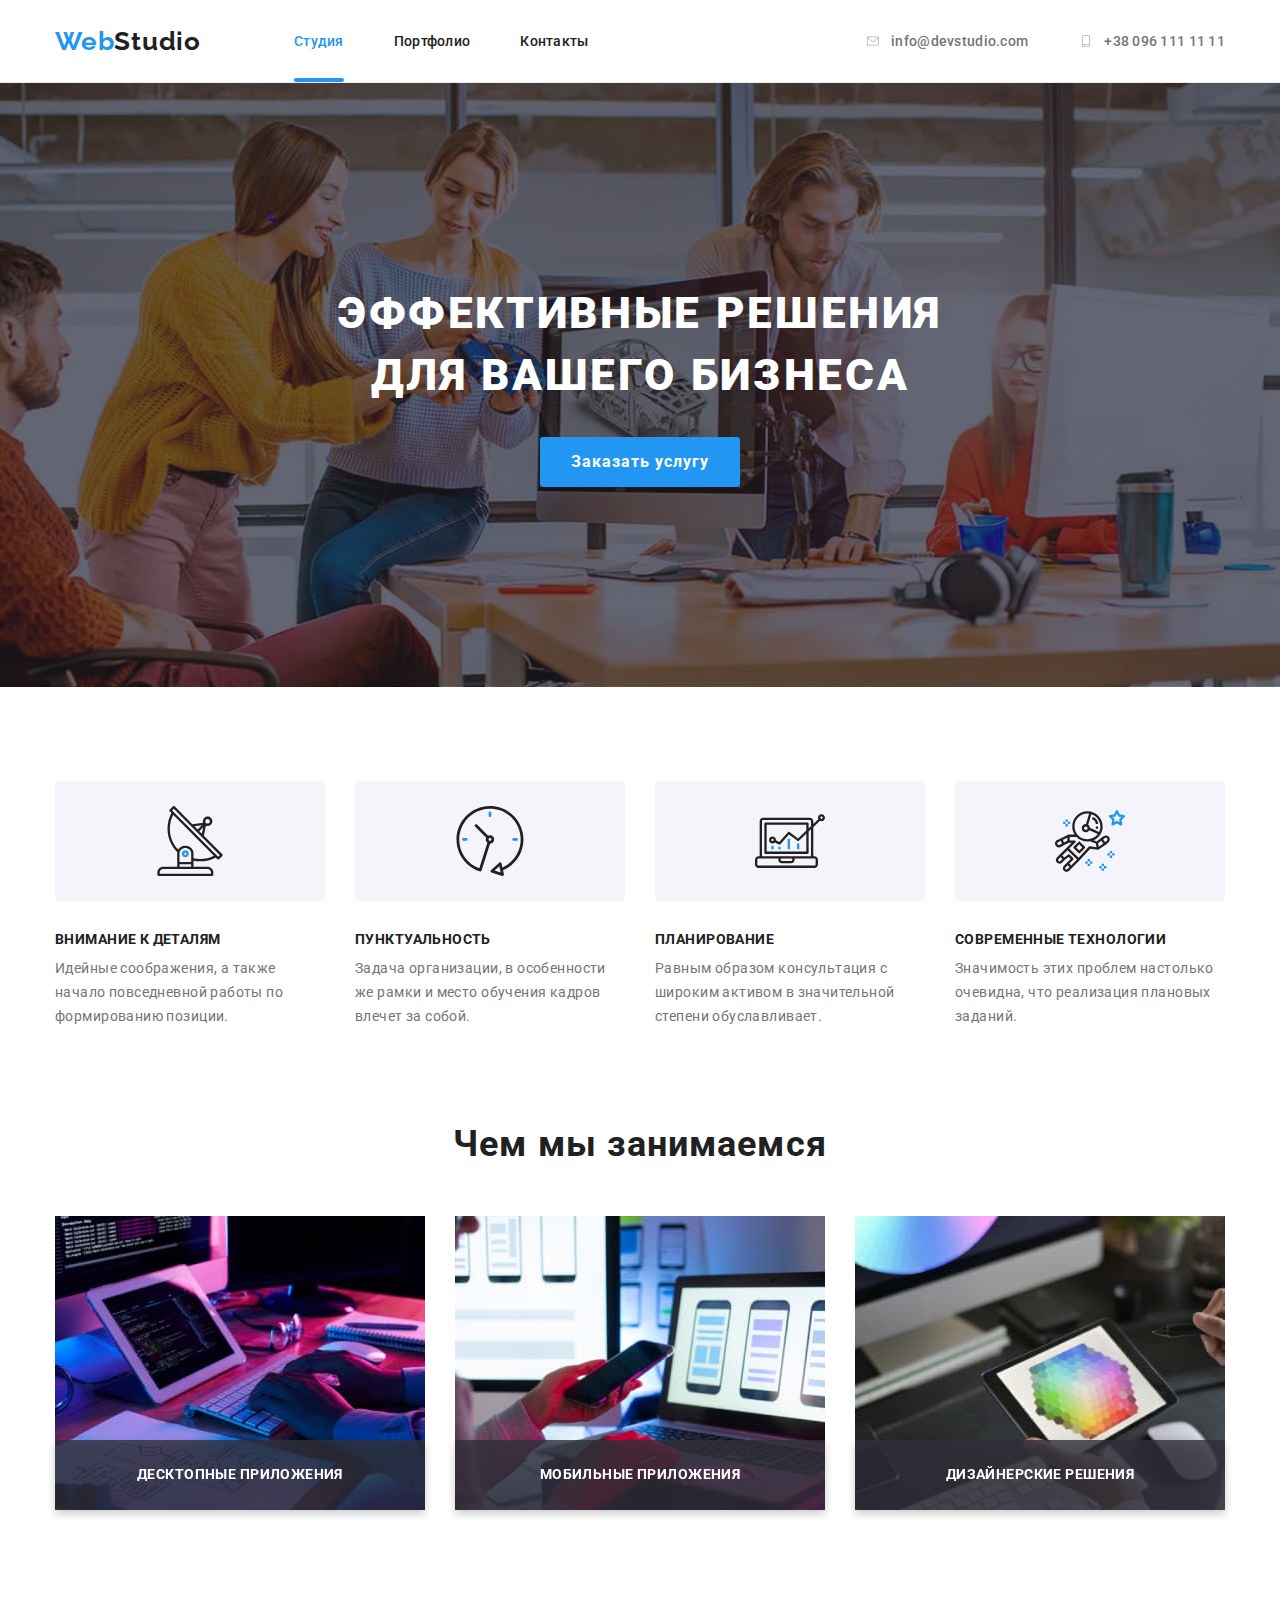
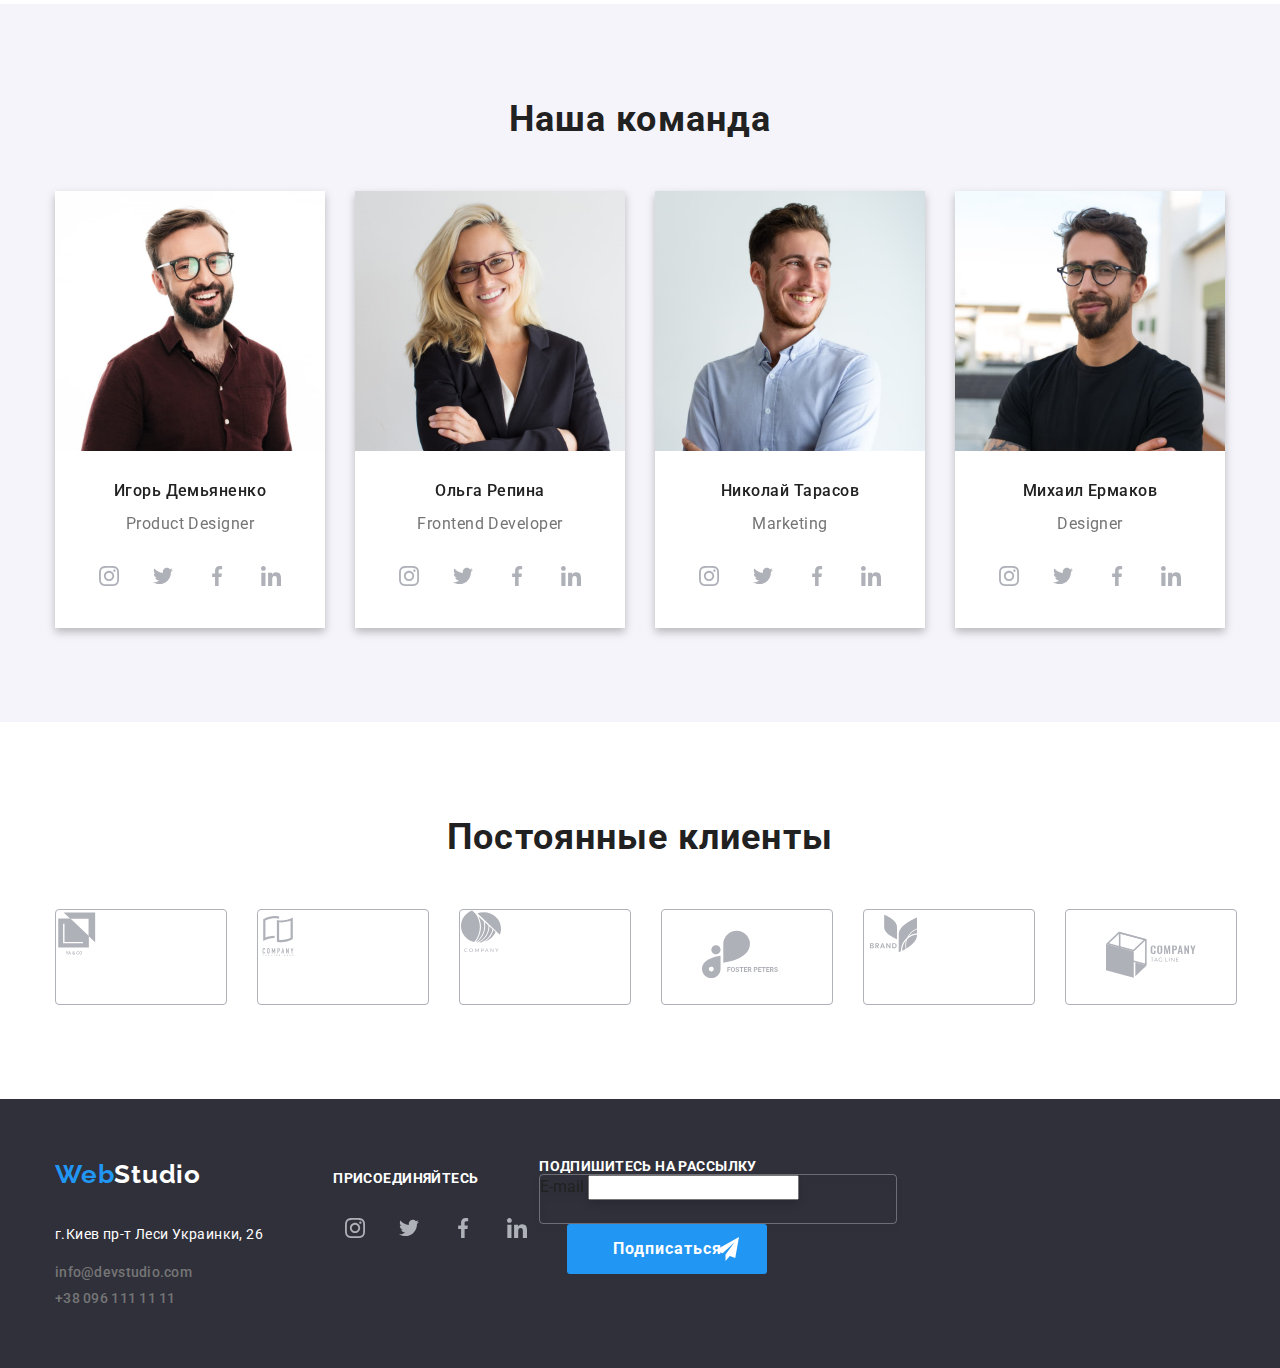
==== index.html @ aed75ad8 "created basics of modal form" ====
<!DOCTYPE html>
<html lang="ru">

<head>
  <meta charset="UTF-8">
  <meta http-equiv="X-UA-Compatible" content="IE=edge">
  <meta name="viewport" content="width=device-width, initial-scale=1.0">
  <title>WebStudio</title>
  <link rel="preconnect" href="https://fonts.gstatic.com">
  <link href="https://fonts.googleapis.com/css2?family=Raleway:wght@700&family=Roboto:wght@400;500;700;900&display=swap"
    rel="stylesheet">
  <link rel="stylesheet" href="https://cdnjs.cloudflare.com/ajax/libs/modern-normalize/1.0.0/modern-normalize.min.css">
  <link rel="stylesheet" href="css/styles.css">

</head>

<body>

  <!-- ==========HEADER========== -->
  <header class="header">
    <div class="container">
      <!-- =============HEADER-NAVIGATION============= -->
      <nav class="site-nav">
        <a class="header-logo link" href="./index.html"><span class="accent-logo">Web</span>Studio</a>
        <ul class="site-nav-list list">
          <li class="site-nav-list-item"><a href="./index.html" class="site-nav-list-link link current">Студия</a></li>
          <li class="site-nav-list-item"><a href="./portfolio.html" class="site-nav-list-link link">Портфолио</a></li>
          <li class="site-nav-list-item"><a href="" class="site-nav-list-link link">Контакты</a></li>
        </ul>
      </nav>
      <!--=============HEADER-CONTACTS-NAV=================-->
      <ul class="contacts-nav list">
        <li class="contacts-nav-item" lang="en"><a class="contacts-nav-link link"
            href="mailto:info@devstudio.com">info@devstudio.com
            <svg class="icon-envelope">
              <use href="./img/icons.svg#envelope"></use>
            </svg>
          </a></li>
        <li class="contacts-nav-item"><a class="contacts-nav-link link" href="tel:+380961111111">+38 096 111
            11 11
            <svg class="icon-smartphone">
              <use href="./img/icons.svg#smartphone"></use>
            </svg>
          </a></li>
      </ul>
    </div>
  </header>

  <main>

    <!--=============HERO==============-->
    <section class="hero">
      <div class="container">
        <h1 class="hero-title">эффективные решения <br> для вашего бизнеса</h1>
        <button data-modal-open class="order-button button" type="button">Заказать услугу</button>
        <div data-modal class="backdrop is-hidden">
          <div class="modal">
            <p class="modal-form-slogan">Оставьте свои данные, мы Вам перезвоним</p>
            <div class="modal-form">
              <form action="">
                <label for="Name">Имя</label>
                <input type="text" name="name" id="name">
                <svg class="modal-form-icon">
                  <use href="./img/icons.svg#form-name"></use>
                </svg>
                <label for="Tel">Телефон</label>
                <input type="tel" name="tel" id="tel">
                <svg class="modal-form-icon">
                  <use href="./img/icons.svg#form-tel"></use>
                </svg>
                <label for="Mail">Почта</label>
                <input type="email" name="mail" id="mail">
                <svg class="modal-form-icon">
                  <use href="./img/icons.svg#form-mail"></use>
                </svg>
                <label for="Comment" class="comment-textarea">Комментарий</label>
                <input type="textarea" name="comment" id="comment">
              </form>
            </div>
            <button class="close-button" data-modal-close aria-label="закрыть">
              <svg class="close-button-icon">
                <use href="./img/icons.svg#close" width="11px" height="11px"></use>
              </svg>
            </button>
          </div>
        </div>
      </div>
    </section>

    <!--============FEATURES===============-->
    <section class="feature-section section">
      <div class="container">
        <!-- заголовок h2 спрячется на этапе css -->
        <h2 class="section-title">Особенности</h2>
        <ul class="feature-list list">
          <li class="feature-list-item">
            <div class="feature-card-wrapper-top">
              <svg class="feature-item-logo">
                <use href="./img/icons.svg#antenna"></use>
              </svg>
            </div>
            <div class="feature-card-wrapper-bottom">
              <h3 class="feature-title">внимание к деталям</h3>
              <p class="feature-description">Идейные соображения, а также начало повседневной работы по
                формированию позиции.</p>
            </div>
          </li>
          <li class="feature-list-item">
            <div class="feature-card-wrapper-top">
              <svg class="feature-item-logo">
                <use href="./img/icons.svg#clock"></use>
              </svg>
            </div>
            <div class="feature-card-wrapper-bottom">
              <h3 class="feature-title">пунктуальность</h3>
              <p class="feature-description">Задача организации, в особенности же рамки и место обучения
                кадров влечет за собой.</p>
            </div>
          </li>
          <li class="feature-list-item">
            <div class="feature-card-wrapper-top">
              <svg class="feature-item-logo">
                <use href="./img/icons.svg#diagram"></use>
              </svg>
            </div>
            <div class="feature-card-wrapper-bottom">
              <h3 class="feature-title">планирование</h3>
              <p class="feature-description">Равным образом консультация с широким активом в значительной
                степени обуславливает.</p>
            </div>
          </li>
          <li class="feature-list-item">
            <div class="feature-card-wrapper-top">
              <svg class="feature-item-logo">
                <use href="./img/icons.svg#astronaut"></use>
              </svg>
            </div>
            <div class="feature-card-wrapper-bottom">
              <h3 class="feature-title">современные технологии</h3>
              <p class="feature-description">Значимость этих проблем настолько очевидна, что реализация
                плановых заданий.</p>
            </div>
        </ul>
      </div>
    </section>

    <!--===============ABOUT===============-->
    <section class="about-section section">
      <div class="container">
        <h2 class="section-title">Чем мы занимаемся</h2>
        <ul class="about-list list">
          <li class="about-list-item">
            <a class="about-list-link link" href="">
              <img src="./img/box1.jpg" alt="computer" width="370">
              <div class="card-text-box">
                <p class="card-text">десктопные приложения</p>
              </div>
            </a>
          </li>
          <li class="about-list-item">
            <a class="about-list-link link" href="">
              <img src="./img/box2.jpg" alt="smartphone" width="370">
              <div class="card-text-box">
                <p class="card-text">мобильные приложения</p>
              </div>
            </a>
          </li>
          <li class="about-list-item">
            <a class="about-list-link link" href="">
              <img src="./img/box3.jpg" alt="tablet" width="370">
              <div class="card-text-box">
                <p class="card-text">дизайнерские решения</p>
              </div>
            </a>
          </li>
        </ul>
      </div>
    </section>

    <!--===============OUR TEAM===============-->
    <section class="team-section section">
      <div class="container">
        <h2 class="section-title">Наша команда</h2>
        <ul class="our-team-list list">
          <li class="our-team-list-item"><img class="our-team-member-photo" src="img/igor.jpg" alt="Igor" width="270">
            <div class="member-card-text">
              <h3 class="team-member-name">Игорь Демьяненко</h3>
              <p class="team-role">Product Designer</p>
              <ul class="social-links-list list">
                <li class="social-links-list-item">
                  <a href="" class="social-links-list">
                    <svg class="social-links-icon">
                      <use href="./img/icons.svg#instagram"></use>
                    </svg></a>
                </li>
                <li class="social-links-list-item">
                  <a href="" class="social-links-list">
                    <svg class="social-links-icon">
                      <use href="./img/icons.svg#twitter"></use>
                    </svg></a>
                </li>
                <li class="social-links-list-item">
                  <a href="" class="social-links-list">
                    <svg class="social-links-icon">
                      <use href="./img/icons.svg#facebook"></use>
                    </svg></a>
                </li>
                <li class="social-links-list-item">
                  <a href="" class="social-links-list">
                    <svg class="social-links-icon">
                      <use href="./img/icons.svg#linkedin"></use>
                    </svg></a>
                </li>
              </ul>
            </div>
          </li>
          <li class="our-team-list-item"><img class="our-team-member-photo" src="img/olga.jpg" alt="Olga" width="270">
            <div class="member-card-text">
              <h3 class="team-member-name">Ольга Репина</h3>
              <p class="team-role">Frontend Developer</p>
              <ul class="social-links-list list">
                <li class="social-links-list-item">
                  <a href="" class="social-links-list">
                    <svg class="social-links-icon">
                      <use href="./img/icons.svg#instagram"></use>
                    </svg></a>
                </li>
                <li class="social-links-list-item">
                  <a href="" class="social-links-list">
                    <svg class="social-links-icon">
                      <use href="./img/icons.svg#twitter"></use>
                    </svg></a>
                </li>
                <li class="social-links-list-item">
                  <a href="" class="social-links-list">
                    <svg class="social-links-icon">
                      <use href="./img/icons.svg#facebook"></use>
                    </svg></a>
                </li>
                <li class="social-links-list-item">
                  <a href="" class="social-links-list">
                    <svg class="social-links-icon">
                      <use href="./img/icons.svg#linkedin"></use>
                    </svg></a>
                </li>
              </ul>
            </div>
          </li>
          <li class="our-team-list-item"><img class="our-team-member-photo" src="img/nikolay.jpg" alt="Nikolay"
              width="270">
            <div class="member-card-text">
              <h3 class="team-member-name">Николай Тарасов</h3>
              <p class="team-role">Marketing</p>
              <ul class="social-links-list list">
                <li class="social-links-list-item">
                  <a href="" class="social-links-list">
                    <svg class="social-links-icon">
                      <use href="./img/icons.svg#instagram"></use>
                    </svg></a>
                </li>
                <li class="social-links-list-item">
                  <a href="" class="social-links-list">
                    <svg class="social-links-icon">
                      <use href="./img/icons.svg#twitter"></use>
                    </svg></a>
                </li>
                <li class="social-links-list-item">
                  <a href="" class="social-links-list">
                    <svg class="social-links-icon">
                      <use href="./img/icons.svg#facebook"></use>
                    </svg></a>
                </li>
                <li class="social-links-list-item">
                  <a href="" class="social-links-list">
                    <svg class="social-links-icon">
                      <use href="./img/icons.svg#linkedin"></use>
                    </svg></a>
                </li>
              </ul>
            </div>
          </li>
          <li class="our-team-list-item"><img class="our-team-member-photo" src="img/mikhail.jpg" alt="Mikhail"
              width="270">
            <div class="member-card-text">
              <h3 class="team-member-name">Михаил Ермаков</h3>
              <p class="team-role">Designer</p>
              <ul class="social-links-list list">
                <li class="social-links-list-item">
                  <a href="" class="social-links-list">
                    <svg class="social-links-icon">
                      <use href="./img/icons.svg#instagram"></use>
                    </svg></a>
                </li>
                <li class="social-links-list-item">
                  <a href="" class="social-links-list">
                    <svg class="social-links-icon">
                      <use href="./img/icons.svg#twitter"></use>
                    </svg></a>
                </li>
                <li class="social-links-list-item">
                  <a href="" class="social-links-list">
                    <svg class="social-links-icon">
                      <use href="./img/icons.svg#facebook"></use>
                    </svg></a>
                </li>
                <li class="social-links-list-item">
                  <a href="" class="social-links-list">
                    <svg class="social-links-icon">
                      <use href="./img/icons.svg#linkedin"></use>
                    </svg></a>
                </li>
              </ul>
            </div>
          </li>
        </ul>
      </div>
    </section>

    <!--===============OUR CLIENTS===============-->
    <section class="our-clients section">
      <div class="container">
        <h2 class="section-title">Постоянные клиенты</h2>
        <ul class="our-clients-list list">
          <li class="our-clients-list-item"> <a class="our-clients-link link" href=""> <svg class="icon-logo">
                <use href="./img/icons.svg#logo1" width="45px" height="50px"></use>
              </svg></a> </li>
          <li class="our-clients-list-item"> <a class="our-clients-link link" href=""> <svg class="icon-logo">
                <use href="./img/icons.svg#logo2" width="40px" height="52px"></use>
              </svg></a></li>
          <li class="our-clients-list-item"> <a class="our-clients-link link" href=""> <svg class="icon-logo">
                <use href="./img/icons.svg#logo3" width="42px" height="43px"></use>
              </svg></a></li>
          <li class="our-clients-list-item"> <a class="our-clients-link link" href=""> <svg class="icon-logo">
                <use href="./img/icons.svg#logo4" width="170px" height="90px"></use>
              </svg></a></li>
          <li class="our-clients-list-item"> <a class="our-clients-link link" href=""> <svg class="icon-logo">
                <use href="./img/icons.svg#logo5" width="59px" height="47px"></use>
              </svg></a></li>
          <li class="our-clients-list-item"> <a class="our-clients-link link" href=""> <svg class="icon-logo">
                <use href="./img/icons.svg#logo6" width="170px" height="90px"></use>
              </svg></a></li>
        </ul>
      </div>
    </section>

  </main>

  <!-- ==========FOOTER============== -->

  <footer class="footer">
    <div class="container">
      <div class="footer-wrapper">
        <div class="left-side">
          <a class="footer-logo link" href="./index.html"><span class="accent-logo">Web</span>Studio</a>
          <address lang="ru">
            <ul class="footer-links list">
              <li class="footer-links-item"><a class="footer-address link"
                  href="https://www.google.com/maps/place/%D0%B1%D1%83%D0%BB.+%D0%9B%D0%B5%D1%81%D0%B8+%D0%A3%D0%BA%D1%80%D0%B0%D0%B8%D0%BD%D0%BA%D0%B8,+26,+%D0%9A%D0%B8%D0%B5%D0%B2,+02000/@50.4265807,30.5361971,17z/data=!3m1!4b1!4m5!3m4!1s0x40d4cf0e033ecbe9:0x57a4dffefec77da0!8m2!3d50.4265807!4d30.5383859"
                  target="_blank">г.Киев
                  пр-т Леси Украинки, 26</a></li>
              <li class="footer-links-item"><a class="footer-links-link link"
                  href="mailto:info@devstudio.com">info@devstudio.com</a></li>
              <li class="footer-links-item"><a class="footer-links-link link" href="tel:+380961111111">+38 096 111 11
                  11</a></li>
            </ul>
          </address>
        </div>
        <div class="right-side">
          <div class="join-us">
            <p class="join-us-slogan">присоединяйтесь</p>
            <ul class="social-links-list list">
              <li class="social-links-list-item">
                <svg class="social-links-icon">
                  <use href="./img/icons.svg#instagram"></use>
                </svg>
              </li>
              <li class="social-links-list-item">
                <svg class="social-links-icon">
                  <use href="./img/icons.svg#twitter"></use>
                </svg>
              </li>
              <li class="social-links-list-item">
                <svg class="social-links-icon">
                  <use href="./img/icons.svg#facebook"></use>
                </svg>
              </li>
              <li class="social-links-list-item">
                <svg class="social-links-icon">
                  <use href="./img/icons.svg#linkedin"></use>
                </svg>
              </li>
            </ul>
          </div>
        </div>
        <div class="subscribe-input">
          <p class="subscribe-slogan join-us-slogan">подпишитесь на рассылку</p>
          <label class="input-placeholder">E-mail
            <input type="email" name="email" />
          </label>
          <div class="button-wrapper">
          <button type="submit" class="submit-btn button">Подписаться
            <svg class="submit-icon"><use href="./img/icons.svg#send"></use>
            </svg>
          </button>
          </div>
        </div>
      </div>
    </div>
  </footer>

  <script src="./js/modal.js"></script>
</body>

</html>
---- css/styles.css ----
:root {
  --primary-text-color: #212121;
  --secondary-text-color: #757575;
  --accent-color: #2196f3;
  --white-color: #ffffff;
  --primary-font-family: "Roboto", sans-serif;
  --primary-font-style: normal;
  --secondary-bg-color: #f5f4fa;
  --basic-icon-color: #afb1b8;
}

/* main css */
h1,
h2,
h3,
h4,
h5,
h6,
p {
  margin: 0;
}

ul,
ol {
  padding: 0;
  margin: 0;
}

img {
  display: block;
}

.list {
  list-style: none;
}

.link {
  text-decoration: none;
  cursor: pointer;
}

body {
  background-color: var(--white-color);
  color: var(--primary-text-color);
  font-family: var(--primary-font-family);
  font-style: var(--primary-font-style);
  /* padding-top: высота шапки 82,4px*/
}

/* ==========COMPONENTS============ */
/* ========BUTTON=========== */
.button {
  display: block;
  cursor: pointer;
  min-width: 200px;
  min-height: 50px;
  background-color: var(--accent-color);
  color: #ffffff;
  text-align: center;
  border: none;
  border-radius: 3px;
  font-size: 16px;
  font-weight: 700;
  line-height: 1.88;
  letter-spacing: 0.06em;
  margin: 0 auto;
  transition: color 250ms cubic-bezier(0.4, 0, 0.2, 1);
}
.button:hover,
.button:focus {
  color: #000000;
}
/* ========end of BUTTON=========== */
/* ========LOGO=========== */
.header-logo,
.accent-logo,
.footer-logo {
  font-family: "Raleway", sans-serif;
  font-weight: 700;
  font-size: 26px;
  line-height: 1.2;
  letter-spacing: 0.03em;
}
.header-logo {
  color: var(--primary-text-color);
  padding-top: 24px;
  padding-bottom: 24px;
  margin-right: 93px;
}
.footer-logo {
  display: inline-block;
  color: var(--white-color);
  margin-bottom: 33px;
}
.accent-logo {
  color: var(--accent-color);
}
/* ========end of LOGO=========== */

.container {
  width: 1200px;
  padding-left: 15px;
  padding-right: 15px;
  margin-left: auto;
  margin-right: auto;
}
.section {
  padding-top: 94px;
  padding-bottom: 94px;
}
/* ==========end of COMPONENTS============ */

/* =========HEADER=========== */

.header {
  /* position: fixed;
  width: 100%;
  top: 0;
  left: 0; */
  background-color: var(--white-color);
  margin: 0;
  border-bottom: 1px solid #ececec;
}
.header .container {
  display: flex;
  align-items: center;
  justify-content: space-between;
}

/* ======HEADER-NAVIGATION======= */
.site-nav,
.site-nav-list,
.contacts-nav {
  display: flex;
  align-items: center;
}
.site-nav-list {
  justify-content: space-between;
}
.site-nav-list-item {
  padding-top: 32px;
  padding-bottom: 32px;
}
.site-nav-list-link {
  color: var(--primary-text-color);
  font-weight: 500;
  font-size: 14px;
  line-height: 1.1;
  letter-spacing: 0.02em;
  transition: color 250ms cubic-bezier(0.4, 0, 0.2, 1);
}
.site-nav-list-item:not(:last-child) {
  margin-right: 50px;
}
.site-nav-list-link:hover,
.site-nav-list-link:focus {
  color: var(--accent-color);
}
.site-nav-list-link.current {
  color: var(--accent-color);
}
.site-nav-list-link.current:active {
  color: var(--accent-color);
}
.site-nav-list-item {
  position: relative;
}
.site-nav-list-link .current {
  display: inline-block;
}
.current::after {
  content: "";
  display: block;
  width: 100%;
  height: 4px;
  border-radius: 2px;
  background-color: var(--accent-color);
  position: absolute;
  bottom: 0;
}
/* ======end of HEADER-NAVIGATION======= */

/* ======HEADER CONTACTS-NAV======= */
.contacts-nav-link {
  display: inline-block;
  align-items: center;
  color: var(--secondary-text-color);
  font-weight: 500;
  font-size: 14px;
  line-height: 1.1;
  letter-spacing: 0.02em;
  transition: color 250ms cubic-bezier(0.4, 0, 0.2, 1),
    fill 250ms cubic-bezier(0.4, 0, 0.2, 1);
}
.contacts-nav-link:hover,
.contacts-nav-link:focus {
  color: var(--accent-color);
}
.contacts-nav-link:hover .icon-envelope,
.contacts-nav-link:focus .icon-envelope {
  fill: var(--accent-color);
}
.contacts-nav-link:hover .icon-smartphone,
.contacts-nav-link:focus .icon-smartphone {
  fill: var(--accent-color);
}
.contacts-nav-item:not(:last-child) {
  margin-right: 50px;
}
.icon-envelope {
  display: inline-block;
  width: 16px;
  height: 12px;
  fill: var(--basic-icon-color);
  margin-right: 10px;
}
.contacts-nav-link {
  display: flex;
  flex-direction: row-reverse;
  align-items: center;
  justify-content: center;
}
.icon-smartphone {
  display: inline-block;
  width: 16px;
  height: 12px;
  fill: var(--basic-icon-color);
  margin-right: 10px;
}

/* ======end of HEADER CONTACTS-NAV======= */
/* =========end of HEADER=========== */

/* ==========MAIN PAGE sections============== */
/* ==========HERO============ */
.hero-title,
.feature-title {
  text-transform: uppercase;
}
.hero {
  background-color: #2f303a;
  background-image: linear-gradient(
      rgba(47, 48, 58, 0.4),
      rgba(47, 48, 58, 0.4)
    ),
    url("../img/hero1600bg.jpg");
  background-repeat: no-repeat;
  background-position: center;
  background-size: cover;
  max-width: 1600px;
  background-origin: padding-box;
  margin: 0 auto;
}

.hero .container {
  padding-top: 200px;
  padding-bottom: 200px;
}
.hero-title {
  font-size: 44px;
  font-weight: 900;
  line-height: 1.4;
  letter-spacing: 0.06em;
  color: var(--white-color);
  margin-bottom: 30px;
  text-align: center;
}
.backdrop {
  cursor: not-allowed;
  display: flex;
  width: 100vw;
  height: 100vh;
  background-color: rgba(0, 0, 0, 0.1);
  border: 1px solid rgba(0, 0, 0, 0.1);
  position: fixed;
  top: 0;
  left: 0;
  z-index: 1;
}
.is-hidden {
  visibility: hidden;
  opacity: 0;
  pointer-events: none;
}
.modal {
  /* padding: 2rem 1rem; */
  position: absolute;
  left: 50%;
  top: 50%;
  transform: translate(-50%, -50%) scale(1);
  opacity: 1;
  box-sizing: border-box;
  width: 528px;
  height: 581px;
  border-radius: 4px;
  background-color: var(--white-color);
  cursor: pointer;
  box-shadow: 0px 2px 1px 0px rgba(0, 0, 0, 0.2);
  box-shadow: 0px 1px 1px 0px rgba(0, 0, 0, 0.14);
  box-shadow: 0px 1px 3px 0px rgba(0, 0, 0, 0.12);
  transition: tranform 250ms cubic-bezier(0.4, 0, 0.2, 1),
    opacity 150ms cubic-bezier(0.4, 0, 0.2, 1);
}
/* добавить scale + opacity при появлении modal */
.backdrop.is-hidden .modal {
  transform: translate(-50%, -50%) scale(0.5);
  opacity: 0;
}
.close-button {
  position: absolute;
  top: 8px;
  right: 8px;
  display: flex;
  align-items: center;
  justify-content: center;
  /* почему не центрируется??? */
  width: 30px;
  height: 30px;
  cursor: pointer;
  box-sizing: border-box;
  background: #ffffff;
  border: 1px solid rgba(0, 0, 0, 0.1);
  border-radius: 50%;
}
.close-button-icon {
  width: 18px;
  height: 18px;
  fill: rgba(0, 0, 0, 1);
}

.modal-form-slogan {
  /* width: 448px;
height: 23px; */
  padding-top: 40px;
  padding-left: 40px;
  padding-right: 40px;
  margin-bottom: 12px;
  font-weight: 700;
  font-size: 20px;
  line-height: 1.15;
  text-align: center;
  letter-spacing: 0.03em;

  color: #212121;
}
.modal-form {
  display: flex;
  flex-direction: column;
}
.modal-form-icon {
  /* position: absolute;
  top: 50%;
  left: 0; */
  width: 18px;
  height: 18px;
}
.comment-textarea {
  display: block;
  width: 448px;
  height: 120px;
  padding: 12px 16px;
}
/* =============FEATURES==================== */

.feature-section,
.about-section {
  background-color: var(--white-color);
}
.feature-list {
  display: flex;
  flex-direction: row;
  flex-wrap: wrap;
  align-items: center;
  margin-top: -30px;
  margin-left: -30px;
}
.feature-list-item {
  flex-basis: calc((100% - 4 * 30px) / 4);
  margin-top: 30px;
  margin-left: 30px;
}
.feature-section .section-title {
  display: none;
}
.section-title,
.feature-title {
  font-weight: 700;
  line-height: 1.2;
  letter-spacing: 0.03em;
}
.section-title {
  font-size: 36px;
  margin-bottom: 50px;
  text-align: center;
}
.feature-title {
  font-weight: 700;
  font-size: 14px;
  line-height: 1.2;
  letter-spacing: 0.03em;
  margin-bottom: 10px;
}
.feature-section .feature-description {
  margin: 0;
}
.feature-item-logo {
  display: block;
  width: 70px;
  height: 70px;
}
.feature-card-wrapper-top {
  display: flex;
  width: 100%;
  height: 120px;
  background-color: var(--secondary-bg-color);
  margin-bottom: 30px;
  align-items: center;
  justify-content: center;
  border-radius: 4px;
}
/* =============end of FEATURES==================== */
/* =============ABOUT==================== */
.about-list {
  display: flex;
  flex-wrap: wrap;
  margin-top: -30px;
  margin-left: -30px;
}
.about-list-item {
  position: relative;
  flex-basis: calc((100% - 3 * 30px) / 3);
  margin-top: 30px;
  margin-left: 30px;
}
.feature-section {
  padding-bottom: 0;
}
.card-text-box {
  position: absolute;
  left: 0;
  bottom: 0;
  display: flex;
  align-items: center;
  justify-content: center;
  width: 100%;
  height: 70px;
  z-index: 2;
  background-color: rgba(47, 48, 58, 0.8);
  filter: drop-shadow(0px 4px 4px rgba(0, 0, 0, 0.25));
}

.card-text {
  display: inline-block;
  font-weight: 700;
  font-size: 14px;
  line-height: 1.14;
  letter-spacing: 0.03em;
  text-transform: uppercase;
  color: var(--white-color);
}
/* =============end of ABOUT==================== */
/* =============OUR TEAM==================== */
.team-section {
  background-color: var(--secondary-bg-color);
}
.team-role,
.feature-description {
  color: var(--secondary-text-color);
  font-size: 14px;
  font-weight: 400;
  line-height: 1.7;
  letter-spacing: 0.03em;
}
.team-role {
  display: inline-block;
  font-size: 16px;
  margin: 0 0 16px 0;
}
.team-member-name {
  font-weight: 500;
  font-size: 16px;
  line-height: 1.2;
  letter-spacing: 0.03em;
  margin-bottom: 10px;
}
.our-team-list {
  display: flex;
  flex-wrap: wrap;
  margin-top: -30px;
  margin-left: -30px;
}
.our-team-list-item {
  flex-basis: calc((100% - 4 * 30px) / 4);
  margin-top: 30px;
  margin-left: 30px;
}
.member-card-text {
  padding-top: 30px;
  padding-bottom: 30px;
  text-align: center;
  background-color: var(--white-color);
}
.social-links-list-item {
  display: block;
  width: 44px;
  height: 44px;
  border: 1px solid transparent;
  border-radius: 50%;
  display: flex;
  align-items: center;
  justify-content: center;
  cursor: pointer;
  transition: background-color 250ms cubic-bezier(0.4, 0, 0.2, 1),
    border 250ms cubic-bezier(0.4, 0, 0.2, 1),
    fill 250ms cubic-bezier(0.4, 0, 0.2, 1);
}
.social-links-list-item:not(:last-child) {
  margin-right: 10px;
}
.social-links-icon {
  display: block;
  width: 20px;
  height: 20px;
  fill: var(--basic-icon-color);
}
.social-links-list-item:hover,
.social-links-list-item:focus {
  background-color: var(--accent-color);
  border: 1px solid transparent;
}
.social-links-list-item:hover .social-links-icon,
.social-links-list-item:focus .social-links-icon {
  fill: var(--white-color);
}

.social-links-list {
  display: inline-flex;
}
.our-team-list-item {
  filter: drop-shadow(0px 4px 4px rgba(0, 0, 0, 0.25));
}
/* =============end of OUR TEAM==================== */
/* =============OUR CLIENTS==================== */
.our-clients-list {
  display: flex;
  flex-direction: row;
  flex-wrap: nowrap;
  margin-left: -30px;
  margin-top: -30px;
}
.our-clients-list-item {
  border: 1px solid var(--basic-icon-color);
  border-radius: 4px;
  margin-left: 30px;
  margin-top: 30px;
}
.icon-logo {
  width: 170px;
  height: 90px;
  fill: var(--basic-icon-color);
  transition: fill 250ms cubic-bezier(0.4, 0, 0.2, 1);
}
.icon-logo:hover,
.icon-logo:focus {
  fill: var(--accent-color);
}
.our-clients-list-item {
  transition: border-color 250ms cubic-bezier(0.4, 0, 0.2, 1);
}
.our-clients-list-item:hover,
.our-clients-list-item:focus {
  border-color: var(--accent-color);
}

/* как отцентрировать иконки внутри бокса??? */
/* как сбросить лишние пиксели справа, которые есть сумма границ боксов? */

/* =============end of OUR CLIENTS==================== */

/* =============FOOTER==================== */
.footer {
  background-color: #2f303a;
  padding-top: 60px;
  padding-bottom: 60px;
}
.footer-address {
  display: inline-block;
  color: var(--white-color);
  font-style: var(--primary-font-style);
  font-size: 14px;
  font-weight: 400;
  line-height: 1.7;
  letter-spacing: 0.03em;
  margin-bottom: 8px;
  transition: color 250ms cubic-bezier(0.4, 0, 0.2, 1);
}
.footer-links-item:not(:last-child) {
  margin-bottom: 8px;
}
.footer-links-link {
  font-style: normal;
  color: var(--secondary-text-color);
  font-weight: 500;
  font-size: 14px;
  line-height: 1.1;
  letter-spacing: 0.02em;
  transition: color 250ms cubic-bezier(0.4, 0, 0.2, 1);
}
.footer-address:hover,
.footer-address:focus,
.footer-links-link:hover,
.footer-links-link:focus {
  color: var(--accent-color);
}
/* .footer-address:visited,
.footer-links-link:visited {
  color: var(--white-color);
} */
/* !!!!!!! - после открытия вебсайта в отдельном tab цвет остается accent, не белым. Что добавить? 
Когда добавляю :visited, пропадает hover&focus*/

.join-us-slogan {
  display: block;
  font-weight: 700;
  font-size: 14px;
  line-height: 1.1;
  letter-spacing: 0.03em;
  text-transform: uppercase;
  color: var(--white-color);
  margin-left: 70px;
  margin-bottom: 20px;
  margin-top: 12px;
}
.footer-wrapper {
  display: flex;
}
.join-us .social-links-list {
  margin-left: 70px;
}
.right-side {
  display: flex;
  flex-direction: column;
  justify-content: space-between;
  vertical-align: top;
}
.subscribe-input {
  display: flex;
  flex-direction: column;
  align-items: flex-start;
}
.button-wrapper {
  display: flex;
  flex-direction: row;
  flex-wrap: nowrap;
  width: 200px;
  height: 50px;
  padding-left: 28px;
}
.submit-btn {
  position: relative;
}
.submit-icon {
  position: absolute;
  top: 13px;
  right: 28px;
  bottom: 13px;
  margin-left: 10px;
  fill: var(--white-color);
  width: 24px;
  height: 24px;
}
.subscribe-slogan {
  margin: 0;
}
/* зачем повторять, если p обнуляет? */
.input-placeholder {
  width: 358px;
  height: 50px;
  border: 1px solid rgba(255, 255, 255, 0.3);
  box-sizing: border-box;
  filter: drop-shadow(0px 4px 4px rgba(0, 0, 0, 0.15));
  border-radius: 4px;
}
/* ============END OF FOOTER=========== */
/* ==========END of MAIN PAGE sections============== */

/* ===========PORTFOLIO page============== */

.portfolio-page {
  background-color: var(--white-color);
  margin: 0;
}

/*========PORTFOLIO-BUTTONS==========  */

.radiobuttons-list {
  display: flex;
  justify-content: center;
  margin-bottom: 50px;
}
.radiobuttons-list-item {
  display: inline-block;
  padding: 0;
}
.radiobuttons-list-item:not(:last-child) {
  margin-right: 8px;
}
.portfolio-button {
  font-weight: 500;
  font-size: 16px;
  line-height: 1.6;
  letter-spacing: 0.03em;
  color: var(--primary-text-color);
  background-color: var(--secondary-bg-color);
  border: none;
  border-radius: 4px;
  min-height: 38px;
  padding: 6px 22px;
  transition: color 250ms cubic-bezier(0.4, 0, 0.2, 1),
    background-color 250ms cubic-bezier(0.4, 0, 0.2, 1);
}
.portfolio-button:hover,
.portfolio-button:focus {
  color: var(--white-color);
  background-color: var(--accent-color);
}
/*========end of PORTFOLIO-BUTTONS==========  */
/*========PORTFOLIO-PROJECTS==========  */
.portfolio-projects-list {
  display: flex;
  flex-wrap: wrap;
  margin-left: -30px;
  margin-top: -30px;
  margin-right: -30px;
}
.portfolio-projects-list-item {
  width: 370px;
  margin-left: 30px;
  margin-top: 30px;
  border-bottom: 1px solid #eeeeee;
  transition: filter 250ms cubic-bezier(0.4, 0, 0.2, 1);
}

.portfolio-projects-list-item:hover,
.portfolio-projects-list-item:focus {
  filter: drop-shadow(0px 4px 4px rgba(0, 0, 0, 0.25));
}

.portfolio-project-card-text {
  padding: 20px 24px;
  background-color: var(--white-color);
}
.project-title {
  font-weight: 700;
  font-size: 18px;
  line-height: 2;
  color: var(--primary-text-color);
  letter-spacing: 0.06em;
}
.project-description {
  font-weight: 400;
  font-size: 16px;
  line-height: 1.9;
  color: var(--secondary-text-color);
  letter-spacing: 0.03em;
  margin-bottom: 4px;
}

.portfolio-thumb {
  position: relative;
  width: 370px;
  height: 294px;
  overflow: hidden;
}
.overlay {
  display: block;
  position: absolute;
  top: 100%;
  left: 0;
  width: 100%;
  height: 100%;
  background-color: rgba(33, 150, 243, 0.9);
  z-index: 1;
  opacity: 0;
  transition: opacity 250ms cubic-bezier(0.4, 0, 0.2, 1),
    transform 250ms cubic-bezier(0.4, 0, 0.2, 1);
}
.overlay-text {
  display: block;
  font-size: 18px;
  font-weight: 400;
  line-height: 1.56;
  letter-spacing: 0.03em;
  color: var(--white-color);
  position: absolute;
  top: 0;
  left: 0;
  width: 370px;
  height: 294px;
  text-align: start;
  padding: 63px 24px;
}
.portfolio-projects-list-item:hover .overlay {
  opacity: 1;
  transform: translateY(-100%);
}
.portfolio-projects-list-item:focus .overlay {
  opacity: 1;
}

/* ===========END of PORTFOLIO page============== */
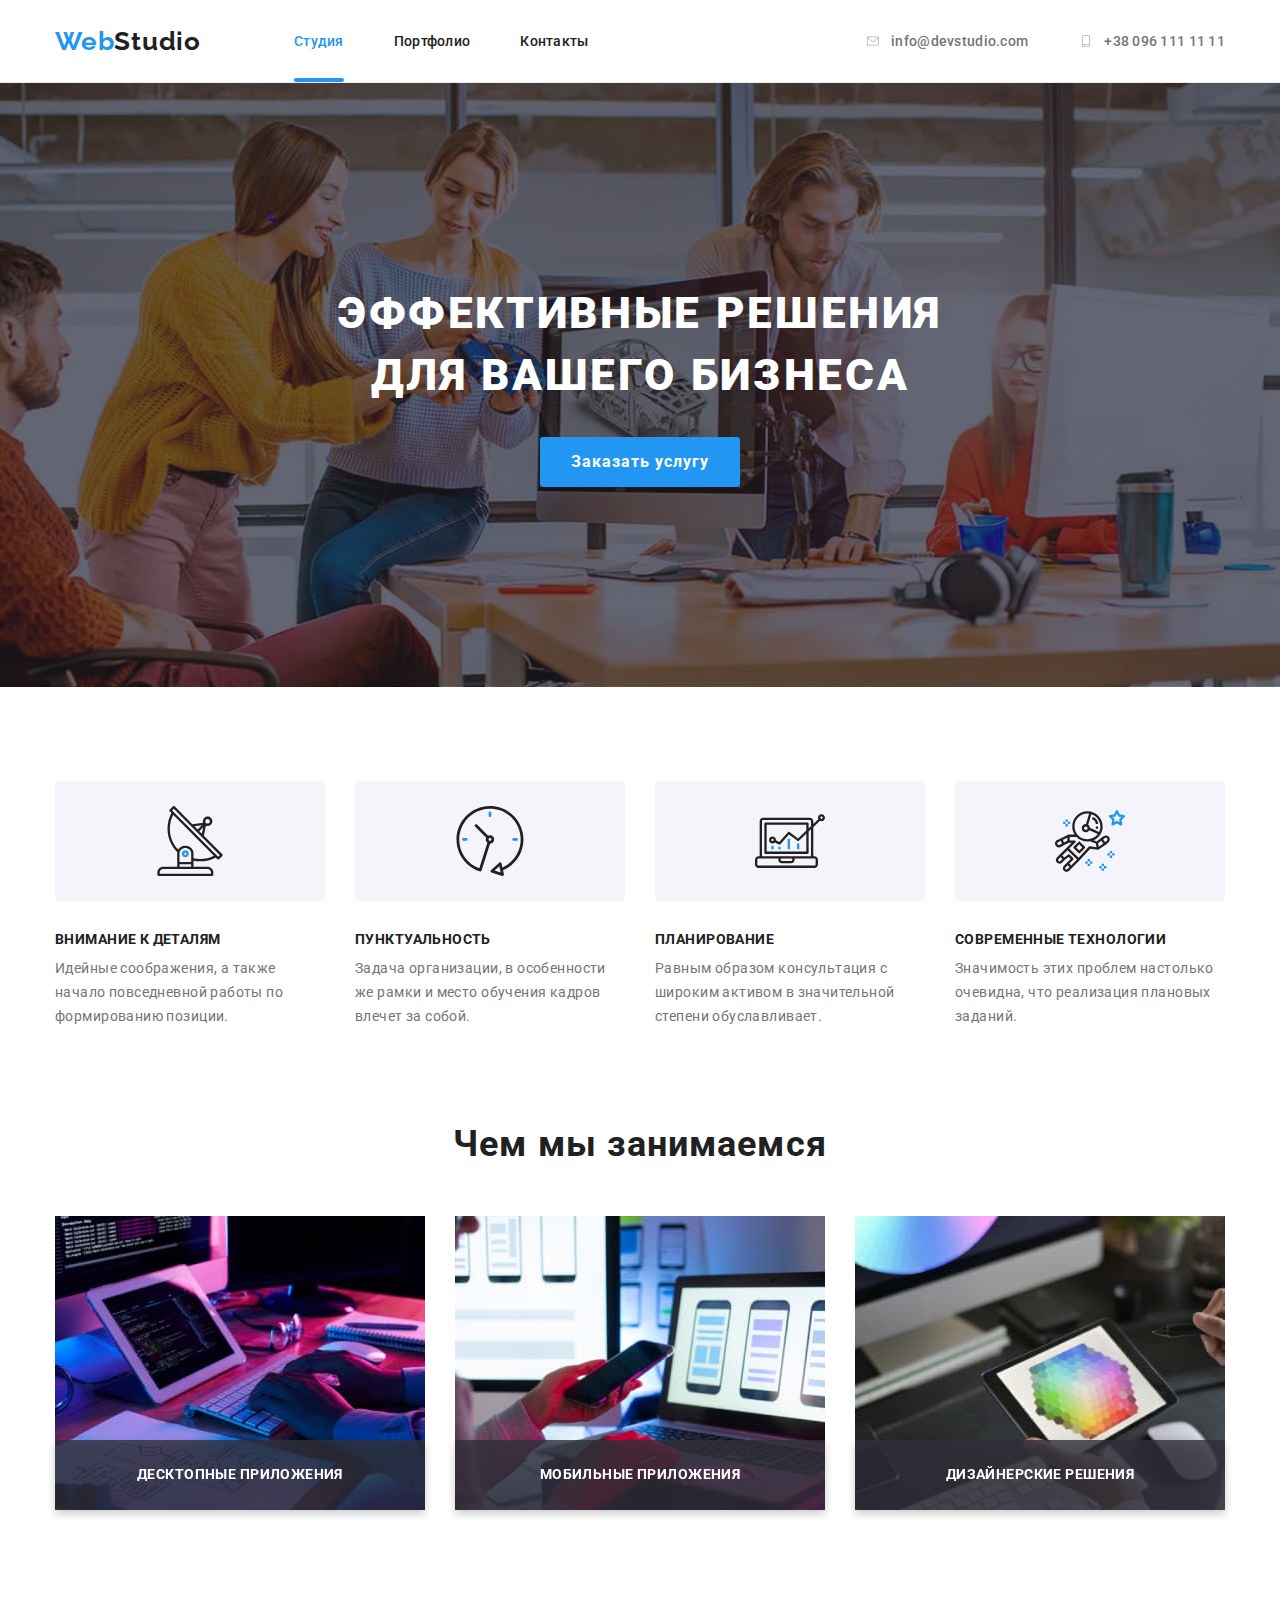
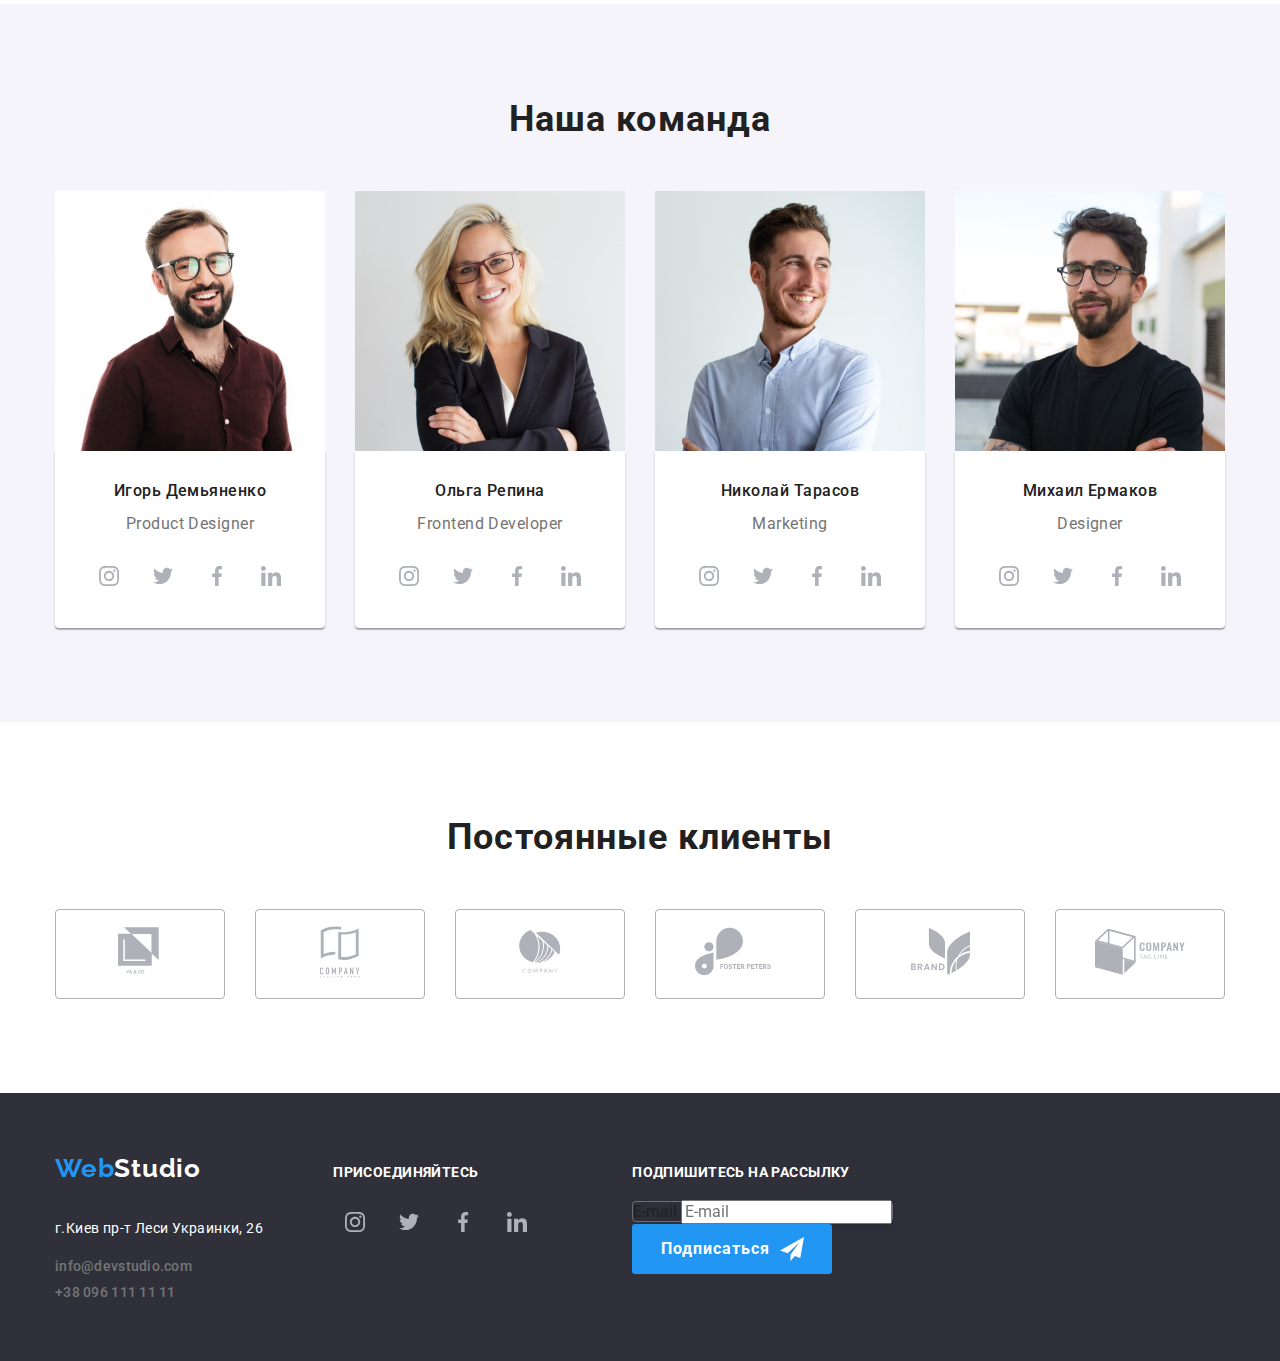
==== commit 0e2b92e1: "workflow" ====
--- a/index.html
+++ b/index.html
@@ -56,30 +56,43 @@
         <div data-modal class="backdrop is-hidden">
           <div class="modal">
             <p class="modal-form-slogan">Оставьте свои данные, мы Вам перезвоним</p>
-            <div class="modal-form">
-              <form action="">
-                <label for="Name">Имя</label>
-                <input type="text" name="name" id="name">
-                <svg class="modal-form-icon">
-                  <use href="./img/icons.svg#form-name"></use>
-                </svg>
-                <label for="Tel">Телефон</label>
-                <input type="tel" name="tel" id="tel">
-                <svg class="modal-form-icon">
-                  <use href="./img/icons.svg#form-tel"></use>
-                </svg>
-                <label for="Mail">Почта</label>
-                <input type="email" name="mail" id="mail">
-                <svg class="modal-form-icon">
-                  <use href="./img/icons.svg#form-mail"></use>
-                </svg>
-                <label for="Comment" class="comment-textarea">Комментарий</label>
-                <input type="textarea" name="comment" id="comment">
-              </form>
-            </div>
+
+            <form action="#" class="modal-form">
+<div class="input-textarea-wrapper">
+              <label class="label-name" for="Name">Имя</label>
+              <input type="text" name="name" id="name" required autofocus minlength="3" class="input-textarea">
+              <svg class="modal-form-icon">
+                <use href="./img/icons.svg#form-name"></use>
+              </svg>
+</div>
+<div class="input-textarea-wrapper">
+              <label class="label-name" for="Tel" >Телефон</label>
+              <input type="tel" name="tel" id="tel" required pattern="(0-9){3}-(0-9){3}-(0-9){2}-(0-9){2}" title="067-555-55-55" class="input-textarea">
+              <svg class="modal-form-icon">
+                <use href="./img/icons.svg#form-tel"></use>
+              </svg>
+              </div>
+<div class="input-textarea-wrapper">
+              <label class="label-name" for="Mail" >Почта</label>
+              <input type="email" name="mail" id="mail" required class="input-textarea">
+              <svg class="modal-form-icon">
+                <use href="./img/icons.svg#form-mail"></use>
+              </svg>
+</div>
+              <label class="label-name" for="Comment">Комментарий</label>
+              <textarea class="comment-textarea" name="comment" id="comment" rows="6" placeholder="Введите текст"></textarea>
+
+              <div class="checkbox-area">
+              <input type="checkbox" name="license">
+              <label class="license-checkbox-text" for="license-checkbox">Соглашаюсь с рассылкой и принимаю <span> <a
+                    class="license-contract-link" href="">Условия договора</a></span></label>
+              </div>
+              <button class="modal-form-button button" type="submit">Отправить</button>
+            </form>
+
             <button class="close-button" data-modal-close aria-label="закрыть">
-              <svg class="close-button-icon">
-                <use href="./img/icons.svg#close" width="11px" height="11px"></use>
+              <svg class="close-button-icon" width="11px" height="11px">
+                <use href="./img/icons.svg#close"></use>
               </svg>
             </button>
           </div>
@@ -150,28 +163,22 @@
         <h2 class="section-title">Чем мы занимаемся</h2>
         <ul class="about-list list">
           <li class="about-list-item">
-            <a class="about-list-link link" href="">
               <img src="./img/box1.jpg" alt="computer" width="370">
               <div class="card-text-box">
                 <p class="card-text">десктопные приложения</p>
               </div>
-            </a>
           </li>
           <li class="about-list-item">
-            <a class="about-list-link link" href="">
               <img src="./img/box2.jpg" alt="smartphone" width="370">
               <div class="card-text-box">
                 <p class="card-text">мобильные приложения</p>
               </div>
-            </a>
           </li>
           <li class="about-list-item">
-            <a class="about-list-link link" href="">
               <img src="./img/box3.jpg" alt="tablet" width="370">
               <div class="card-text-box">
                 <p class="card-text">дизайнерские решения</p>
               </div>
-            </a>
           </li>
         </ul>
       </div>
@@ -321,23 +328,23 @@
       <div class="container">
         <h2 class="section-title">Постоянные клиенты</h2>
         <ul class="our-clients-list list">
-          <li class="our-clients-list-item"> <a class="our-clients-link link" href=""> <svg class="icon-logo">
-                <use href="./img/icons.svg#logo1" width="45px" height="50px"></use>
+          <li class="our-clients-list-item"> <a class="our-clients-link link" href=""><svg class="icon-logo"width="45px" height="50px">
+                <use href="./img/icons.svg#logo1"></use>
               </svg></a> </li>
-          <li class="our-clients-list-item"> <a class="our-clients-link link" href=""> <svg class="icon-logo">
-                <use href="./img/icons.svg#logo2" width="40px" height="52px"></use>
+          <li class="our-clients-list-item"> <a class="our-clients-link link" href=""><svg class="icon-logo"width="40px" height="52px">
+                <use href="./img/icons.svg#logo2"></use>
               </svg></a></li>
-          <li class="our-clients-list-item"> <a class="our-clients-link link" href=""> <svg class="icon-logo">
-                <use href="./img/icons.svg#logo3" width="42px" height="43px"></use>
+          <li class="our-clients-list-item"> <a class="our-clients-link link" href=""><svg class="icon-logo"width="42px" height="43px">
+                <use href="./img/icons.svg#logo3"></use>
               </svg></a></li>
-          <li class="our-clients-list-item"> <a class="our-clients-link link" href=""> <svg class="icon-logo">
-                <use href="./img/icons.svg#logo4" width="170px" height="90px"></use>
+          <li class="our-clients-list-item"> <a class="our-clients-link link" href=""><svg class="icon-logo" width="170px" height="90px">
+                <use href="./img/icons.svg#logo4"></use>
               </svg></a></li>
-          <li class="our-clients-list-item"> <a class="our-clients-link link" href=""> <svg class="icon-logo">
-                <use href="./img/icons.svg#logo5" width="59px" height="47px"></use>
+          <li class="our-clients-list-item"> <a class="our-clients-link link" href=""><svg class="icon-logo" width="59px" height="47px">
+                <use href="./img/icons.svg#logo5"></use>
               </svg></a></li>
-          <li class="our-clients-list-item"> <a class="our-clients-link link" href=""> <svg class="icon-logo">
-                <use href="./img/icons.svg#logo6" width="170px" height="90px"></use>
+          <li class="our-clients-list-item"> <a class="our-clients-link link" href=""><svg class="icon-logo" width="170px" height="90px">
+                <use href="./img/icons.svg#logo6"></use>
               </svg></a></li>
         </ul>
       </div>
@@ -394,15 +401,19 @@
         </div>
         <div class="subscribe-input">
           <p class="subscribe-slogan join-us-slogan">подпишитесь на рассылку</p>
-          <label class="input-placeholder">E-mail
-            <input type="email" name="email" />
-          </label>
-          <div class="button-wrapper">
-          <button type="submit" class="submit-btn button">Подписаться
-            <svg class="submit-icon"><use href="./img/icons.svg#send"></use>
-            </svg>
-          </button>
-          </div>
+
+          <form action="#">
+            <label class="input-placeholder">E-mail
+              <input type="email" name="email" placeholder="E-mail">
+            </label>
+            <div class="button-wrapper">
+              <button type="submit" class="submit-btn button">Подписаться
+                <svg class="submit-icon">
+                  <use href="./img/icons.svg#send"></use>
+                </svg>
+              </button>
+            </div>
+          </form>
         </div>
       </div>
     </div>
--- a/css/styles.css
+++ b/css/styles.css
@@ -292,6 +292,7 @@
   box-sizing: border-box;
   width: 528px;
   height: 581px;
+  padding: 40px;
   border-radius: 4px;
   background-color: var(--white-color);
   cursor: pointer;
@@ -313,7 +314,6 @@
   display: flex;
   align-items: center;
   justify-content: center;
-  /* почему не центрируется??? */
   width: 30px;
   height: 30px;
   cursor: pointer;
@@ -326,40 +326,106 @@
   width: 18px;
   height: 18px;
   fill: rgba(0, 0, 0, 1);
+  transition: fill 250ms cubic-bezier(0.4, 0, 0.2, 1);
+}
+.close-button:hover .close-button-icon,
+.close-button:focus .close-button-icon {
+  fill: var(--accent-color);
 }
 
 .modal-form-slogan {
-  /* width: 448px;
-height: 23px; */
-  padding-top: 40px;
-  padding-left: 40px;
-  padding-right: 40px;
   margin-bottom: 12px;
   font-weight: 700;
   font-size: 20px;
   line-height: 1.15;
   text-align: center;
   letter-spacing: 0.03em;
-
   color: #212121;
 }
 .modal-form {
   display: flex;
   flex-direction: column;
+  margin-bottom: 0;
+}
+.input-textarea {
+  width: 100%;
+  height: 40px;
+  border: 1px solid rgba(33, 33, 33, 0.2);
+  box-sizing: border-box;
+  border-radius: 4px;
+  padding-left: 42px;
+}
+/* задать цвет вводимому тексту (белый на темном, черный на светлом фоне */
+.input-textarea-wrapper {
+  position: relative;
 }
 .modal-form-icon {
-  /* position: absolute;
-  top: 50%;
-  left: 0; */
+  position: absolute;
+  top: 38px;
+  left: 0;
   width: 18px;
   height: 18px;
+  margin-left: 12px;
+  fill: #212121;
+  transition: fill 250ms cubic-bezier(0.4, 0, 0.2, 1);
+}
+/* .input-textarea:focus {
+  border: 1px solid var(--accent-color));
+} */
+.input-textarea:focus + .modal-form-icon {
+  outline: none;
+  fill: var(--accent-color);
+}
+.label-name {
+  display: inline-block;
+  font-weight: 400;
+  font-size: 12px;
+  line-height: 1.17;
+  letter-spacing: 0.01em;
+  color: var(--secondary-text-color);
+  margin-bottom: 4px;
+  margin-top: 10px;
+  /* убрать margin top у имя */
+}
+.comment-textarea::placeholder {
+  font-weight: 400;
+  font-size: 12px;
+  line-height: 1.67;
+  letter-spacing: 0.01em;
+  color: rgba(117, 117, 117, 0.5);
+}
+.license-checkbox-text {
+  display: inline-block;
+  font-weight: 400;
+  font-size: 14px;
+  line-height: 1.71;
+  letter-spacing: 0.03em;
+  color: var(--secondary-text-color);
+  margin-left: 8px;
+}
+.checkbox-area {
+  display: flex;
+  justify-content: center;
+  align-items: center;
+  margin-top: 20px;
+  margin-bottom: 30px;
 }
 .comment-textarea {
-  display: block;
-  width: 448px;
+  width: 100%;
   height: 120px;
   padding: 12px 16px;
-}
+  resize: none;
+  border: 1px solid rgba(33, 33, 33, 0.2);
+  box-sizing: border-box;
+  border-radius: 4px;
+}
+
+.modal-form-button {
+  margin-bottom: 0;
+}
+/* между кнопкой и bottom карточки есть лишний зазор, откуда? */
+/* svg position absolute */
+
 /* =============FEATURES==================== */
 
 .feature-section,
@@ -524,20 +590,22 @@
   fill: var(--basic-icon-color);
 }
 .social-links-list-item:hover,
-.social-links-list-item:focus {
+.social-links-list-item:focus-within {
   background-color: var(--accent-color);
   border: 1px solid transparent;
 }
 .social-links-list-item:hover .social-links-icon,
-.social-links-list-item:focus .social-links-icon {
+.social-links-list-item:focus-within .social-links-icon {
   fill: var(--white-color);
 }
 
 .social-links-list {
   display: inline-flex;
 }
-.our-team-list-item {
-  filter: drop-shadow(0px 4px 4px rgba(0, 0, 0, 0.25));
+.member-card-text {
+  box-shadow: 0px 1px 3px rgba(0, 0, 0, 0.12), 0px 1px 1px rgba(0, 0, 0, 0.14),
+    0px 2px 1px rgba(0, 0, 0, 0.2);
+  border-radius: 0px 0px 4px 4px;
 }
 /* =============end of OUR TEAM==================== */
 /* =============OUR CLIENTS==================== */
@@ -549,26 +617,30 @@
   margin-top: -30px;
 }
 .our-clients-list-item {
+  display: flex;
+  justify-content: center;
+  align-items: center;
+  box-sizing: border-box;
+  width: 170px;
+  height: 90px;
   border: 1px solid var(--basic-icon-color);
   border-radius: 4px;
   margin-left: 30px;
   margin-top: 30px;
 }
 .icon-logo {
-  width: 170px;
-  height: 90px;
   fill: var(--basic-icon-color);
   transition: fill 250ms cubic-bezier(0.4, 0, 0.2, 1);
 }
-.icon-logo:hover,
-.icon-logo:focus {
+.our-clients-list-item:hover .icon-logo,
+.our-clients-list-item:focus-within .icon-logo {
   fill: var(--accent-color);
 }
 .our-clients-list-item {
   transition: border-color 250ms cubic-bezier(0.4, 0, 0.2, 1);
 }
 .our-clients-list-item:hover,
-.our-clients-list-item:focus {
+.our-clients-list-item:focus-within {
   border-color: var(--accent-color);
 }
 
@@ -647,6 +719,7 @@
   display: flex;
   flex-direction: column;
   align-items: flex-start;
+  margin-left: 93px;
 }
 .button-wrapper {
   display: flex;
@@ -654,10 +727,11 @@
   flex-wrap: nowrap;
   width: 200px;
   height: 50px;
-  padding-left: 28px;
 }
 .submit-btn {
   position: relative;
+  padding-left: 29px;
+  text-align: start;
 }
 .submit-icon {
   position: absolute;
@@ -671,6 +745,8 @@
 }
 .subscribe-slogan {
   margin: 0;
+  margin-bottom: 20px;
+  padding-top: 12px;
 }
 /* зачем повторять, если p обнуляет? */
 .input-placeholder {
@@ -723,6 +799,8 @@
 .portfolio-button:focus {
   color: var(--white-color);
   background-color: var(--accent-color);
+  box-shadow: 0px 3px 1px rgba(0, 0, 0, 0.1), 0px 1px 2px rgba(0, 0, 0, 0.08),
+    0px 2px 2px rgba(0, 0, 0, 0.12);
 }
 /*========end of PORTFOLIO-BUTTONS==========  */
 /*========PORTFOLIO-PROJECTS==========  */
@@ -800,12 +878,9 @@
   text-align: start;
   padding: 63px 24px;
 }
-.portfolio-projects-list-item:hover .overlay {
+.portfolio-projects-list-item:hover .overlay,
+.portfolio-projects-list-item:focus-within .overlay {
   opacity: 1;
   transform: translateY(-100%);
 }
-.portfolio-projects-list-item:focus .overlay {
-  opacity: 1;
-}
-
 /* ===========END of PORTFOLIO page============== */
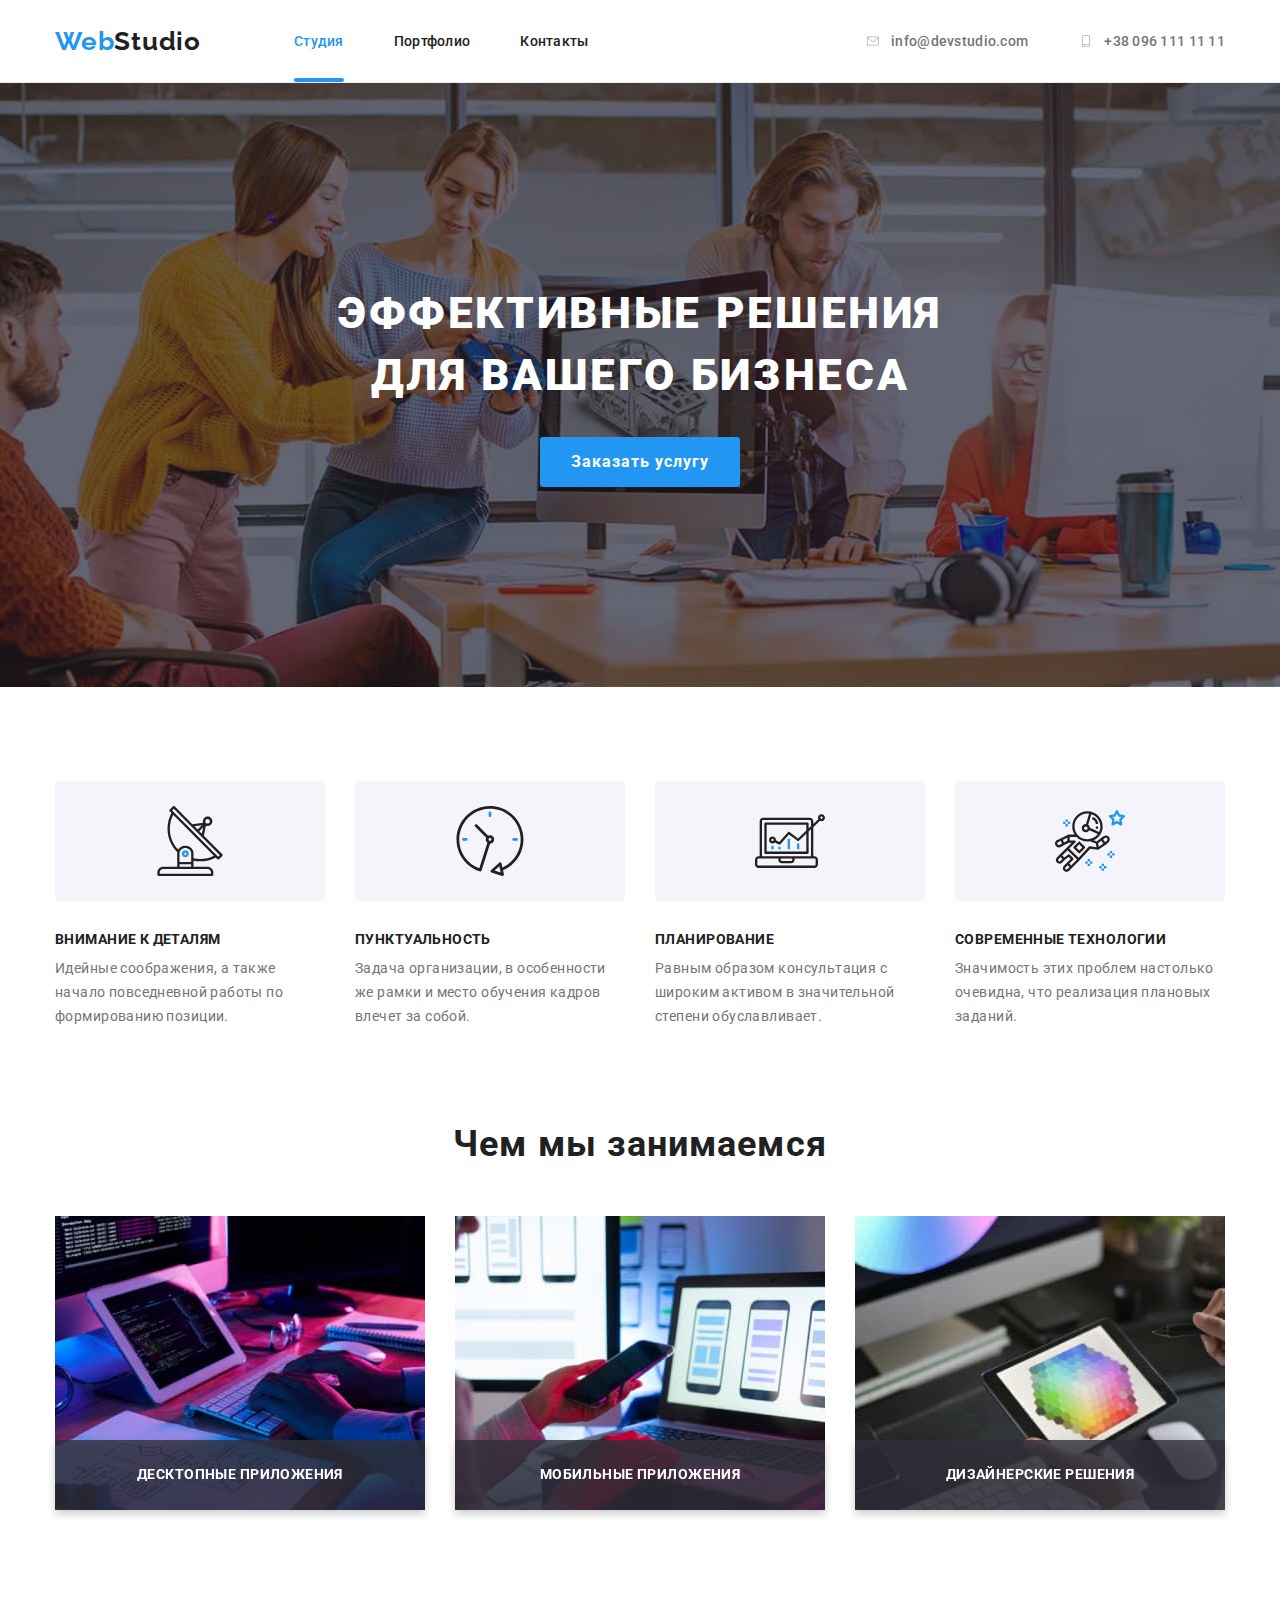
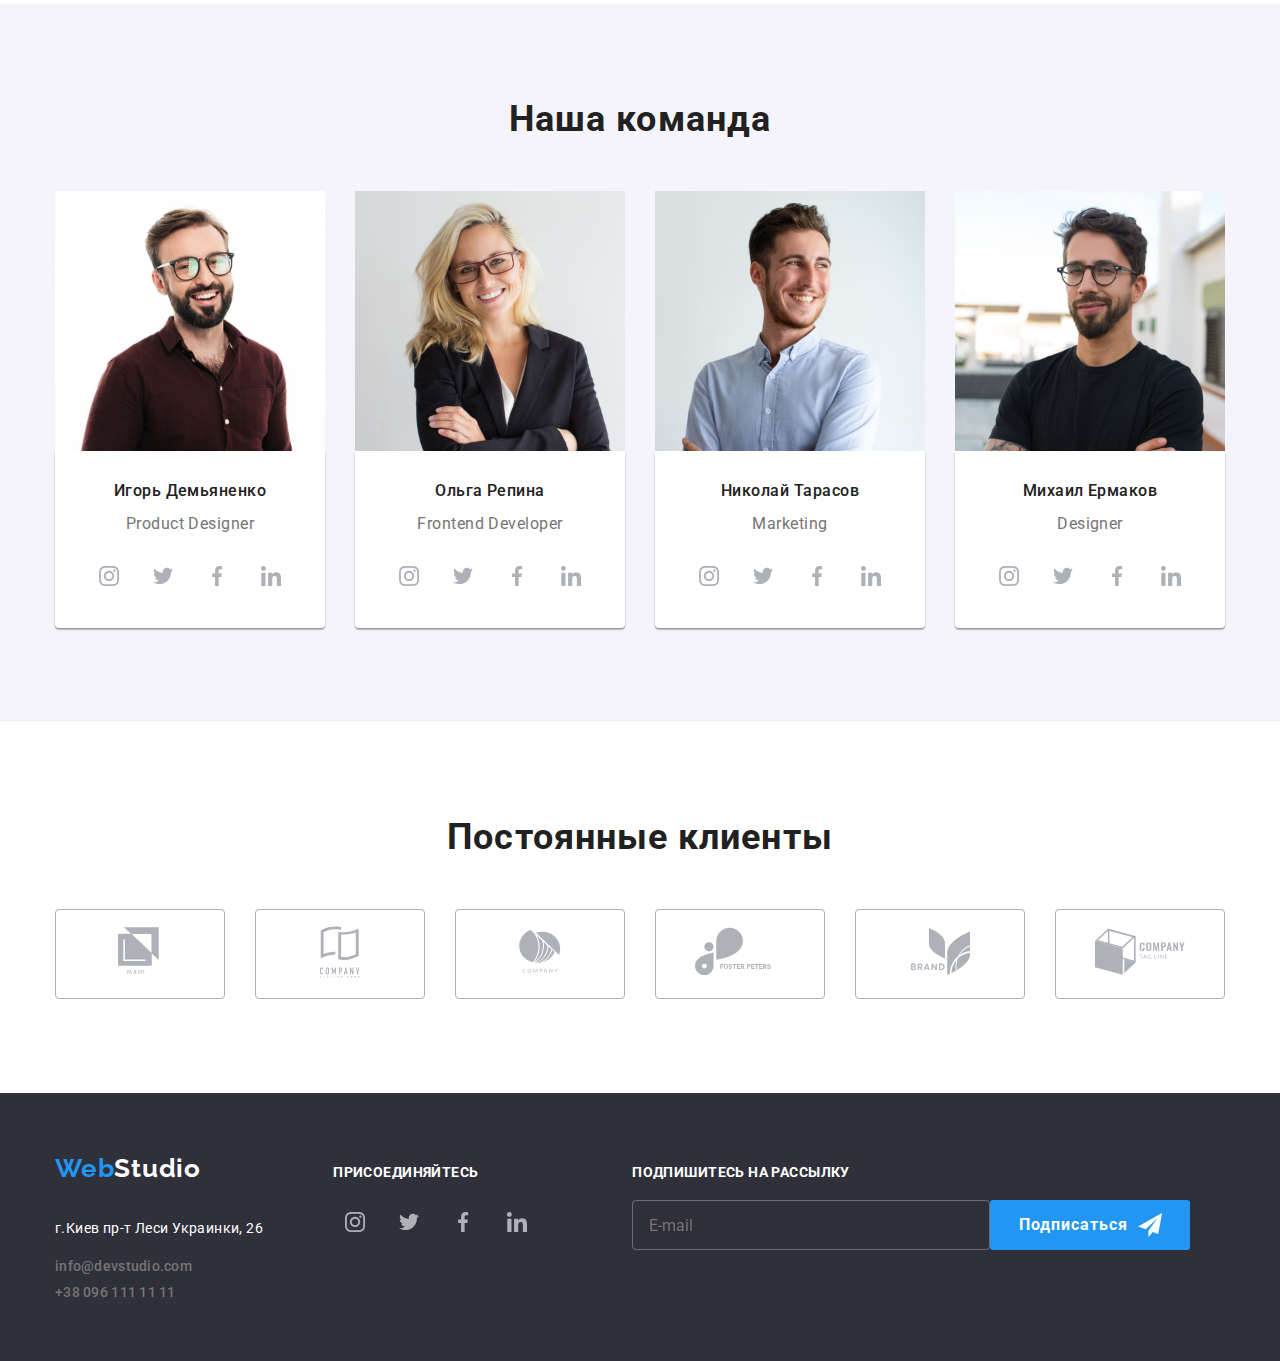
==== commit 4bbab715: "finalized modal & footer forms" ====
--- a/index.html
+++ b/index.html
@@ -58,35 +58,43 @@
             <p class="modal-form-slogan">Оставьте свои данные, мы Вам перезвоним</p>
 
             <form action="#" class="modal-form">
-<div class="input-textarea-wrapper">
-              <label class="label-name" for="Name">Имя</label>
-              <input type="text" name="name" id="name" required autofocus minlength="3" class="input-textarea">
-              <svg class="modal-form-icon">
-                <use href="./img/icons.svg#form-name"></use>
-              </svg>
-</div>
-<div class="input-textarea-wrapper">
-              <label class="label-name" for="Tel" >Телефон</label>
-              <input type="tel" name="tel" id="tel" required pattern="(0-9){3}-(0-9){3}-(0-9){2}-(0-9){2}" title="067-555-55-55" class="input-textarea">
-              <svg class="modal-form-icon">
-                <use href="./img/icons.svg#form-tel"></use>
-              </svg>
+              <div class="input-textarea-wrapper">
+                <label for="name" class="label-name name-top" >Имя</label>
+                <input type="text" name="name" id="name" required autofocus minlength="3" class="input-textarea">
+                <svg class="modal-form-icon">
+                  <use href="./img/icons.svg#form-name"></use>
+                </svg>
               </div>
-<div class="input-textarea-wrapper">
-              <label class="label-name" for="Mail" >Почта</label>
-              <input type="email" name="mail" id="mail" required class="input-textarea">
-              <svg class="modal-form-icon">
-                <use href="./img/icons.svg#form-mail"></use>
-              </svg>
-</div>
-              <label class="label-name" for="Comment">Комментарий</label>
-              <textarea class="comment-textarea" name="comment" id="comment" rows="6" placeholder="Введите текст"></textarea>
+              <div class="input-textarea-wrapper">
+                <label for="tel" class="label-name" >Телефон</label>
+                <input type="tel" name="tel" id="tel" required pattern="(0-9){3}-(0-9){3}-(0-9){2}-(0-9){2}"
+                  title="067-555-55-55" class="input-textarea">
+                <svg class="modal-form-icon">
+                  <use href="./img/icons.svg#form-tel"></use>
+                </svg>
+              </div>
+              <div class="input-textarea-wrapper">
+                <label for="mail" class="label-name" >Почта</label>
+                <input type="email" name="mail" id="mail" required class="input-textarea">
+                <svg class="modal-form-icon">
+                  <use href="./img/icons.svg#form-mail"></use>
+                </svg>
+              </div>
+              <label class="label-name" for="comment">Комментарий</label>
+              <textarea class="comment-textarea input-textarea" name="comment" id="comment" rows="6"
+                placeholder="Введите текст"></textarea>
 
               <div class="checkbox-area">
-              <input type="checkbox" name="license">
-              <label class="license-checkbox-text" for="license-checkbox">Соглашаюсь с рассылкой и принимаю <span> <a
-                    class="license-contract-link" href="">Условия договора</a></span></label>
+                <input type="checkbox" class="visually-hidden" name="license" id="license-checkbox">
+                <label class="license-checkbox-text" for="license-checkbox">Соглашаюсь с рассылкой и принимаю <span> <a
+                      class="license-contract-link" href="">Условия договора</a></span>
+
+                  <svg class="check-box-icon" width="16px" height="15px">
+                    <use href="./img/icons.svg#check-box-icon"></use>
+                  </svg>
+                </label>
               </div>
+
               <button class="modal-form-button button" type="submit">Отправить</button>
             </form>
 
@@ -163,22 +171,22 @@
         <h2 class="section-title">Чем мы занимаемся</h2>
         <ul class="about-list list">
           <li class="about-list-item">
-              <img src="./img/box1.jpg" alt="computer" width="370">
-              <div class="card-text-box">
-                <p class="card-text">десктопные приложения</p>
-              </div>
+            <img src="./img/box1.jpg" alt="computer" width="370">
+            <div class="card-text-box">
+              <p class="card-text">десктопные приложения</p>
+            </div>
           </li>
           <li class="about-list-item">
-              <img src="./img/box2.jpg" alt="smartphone" width="370">
-              <div class="card-text-box">
-                <p class="card-text">мобильные приложения</p>
-              </div>
+            <img src="./img/box2.jpg" alt="smartphone" width="370">
+            <div class="card-text-box">
+              <p class="card-text">мобильные приложения</p>
+            </div>
           </li>
           <li class="about-list-item">
-              <img src="./img/box3.jpg" alt="tablet" width="370">
-              <div class="card-text-box">
-                <p class="card-text">дизайнерские решения</p>
-              </div>
+            <img src="./img/box3.jpg" alt="tablet" width="370">
+            <div class="card-text-box">
+              <p class="card-text">дизайнерские решения</p>
+            </div>
           </li>
         </ul>
       </div>
@@ -328,22 +336,28 @@
       <div class="container">
         <h2 class="section-title">Постоянные клиенты</h2>
         <ul class="our-clients-list list">
-          <li class="our-clients-list-item"> <a class="our-clients-link link" href=""><svg class="icon-logo"width="45px" height="50px">
+          <li class="our-clients-list-item"> <a class="our-clients-link link" href=""><svg class="icon-logo"
+                width="45px" height="50px">
                 <use href="./img/icons.svg#logo1"></use>
               </svg></a> </li>
-          <li class="our-clients-list-item"> <a class="our-clients-link link" href=""><svg class="icon-logo"width="40px" height="52px">
+          <li class="our-clients-list-item"> <a class="our-clients-link link" href=""><svg class="icon-logo"
+                width="40px" height="52px">
                 <use href="./img/icons.svg#logo2"></use>
               </svg></a></li>
-          <li class="our-clients-list-item"> <a class="our-clients-link link" href=""><svg class="icon-logo"width="42px" height="43px">
+          <li class="our-clients-list-item"> <a class="our-clients-link link" href=""><svg class="icon-logo"
+                width="42px" height="43px">
                 <use href="./img/icons.svg#logo3"></use>
               </svg></a></li>
-          <li class="our-clients-list-item"> <a class="our-clients-link link" href=""><svg class="icon-logo" width="170px" height="90px">
+          <li class="our-clients-list-item"> <a class="our-clients-link link" href=""><svg class="icon-logo"
+                width="170px" height="90px">
                 <use href="./img/icons.svg#logo4"></use>
               </svg></a></li>
-          <li class="our-clients-list-item"> <a class="our-clients-link link" href=""><svg class="icon-logo" width="59px" height="47px">
+          <li class="our-clients-list-item"> <a class="our-clients-link link" href=""><svg class="icon-logo"
+                width="59px" height="47px">
                 <use href="./img/icons.svg#logo5"></use>
               </svg></a></li>
-          <li class="our-clients-list-item"> <a class="our-clients-link link" href=""><svg class="icon-logo" width="170px" height="90px">
+          <li class="our-clients-list-item"> <a class="our-clients-link link" href=""><svg class="icon-logo"
+                width="170px" height="90px">
                 <use href="./img/icons.svg#logo6"></use>
               </svg></a></li>
         </ul>
@@ -372,6 +386,7 @@
             </ul>
           </address>
         </div>
+
         <div class="right-side">
           <div class="join-us">
             <p class="join-us-slogan">присоединяйтесь</p>
@@ -399,21 +414,24 @@
             </ul>
           </div>
         </div>
+
+        <!-- =========SUBSCRIBE-INPUT-FORM=========== -->
         <div class="subscribe-input">
           <p class="subscribe-slogan join-us-slogan">подпишитесь на рассылку</p>
 
-          <form action="#">
-            <label class="input-placeholder">E-mail
-              <input type="email" name="email" placeholder="E-mail">
+          <form action="#" class="subscribe-form">
+
+            <label>
+              <input class="input-placeholder" type="email" name="email" placeholder="E-mail" />
             </label>
-            <div class="button-wrapper">
-              <button type="submit" class="submit-btn button">Подписаться
-                <svg class="submit-icon">
-                  <use href="./img/icons.svg#send"></use>
-                </svg>
-              </button>
-            </div>
+
+            <button type="submit" class="submit-btn button">Подписаться
+              <svg class="submit-icon">
+                <use href="./img/icons.svg#send"></use>
+              </svg>
+            </button>
           </form>
+
         </div>
       </div>
     </div>
--- a/css/styles.css
+++ b/css/styles.css
@@ -44,7 +44,7 @@
   color: var(--primary-text-color);
   font-family: var(--primary-font-family);
   font-style: var(--primary-font-style);
-  /* padding-top: высота шапки 82,4px*/
+  /* при fixed header padding-top: высота шапки 82,4px*/
 }
 
 /* ==========COMPONENTS============ */
@@ -265,6 +265,8 @@
   margin-bottom: 30px;
   text-align: center;
 }
+
+/* =======BACKDROP & MODAL========= */
 .backdrop {
   cursor: not-allowed;
   display: flex;
@@ -287,7 +289,7 @@
   position: absolute;
   left: 50%;
   top: 50%;
-  transform: translate(-50%, -50%) scale(1);
+  transform: translate(-50%, -50%);
   opacity: 1;
   box-sizing: border-box;
   width: 528px;
@@ -300,11 +302,11 @@
   box-shadow: 0px 1px 1px 0px rgba(0, 0, 0, 0.14);
   box-shadow: 0px 1px 3px 0px rgba(0, 0, 0, 0.12);
   transition: tranform 250ms cubic-bezier(0.4, 0, 0.2, 1),
-    opacity 150ms cubic-bezier(0.4, 0, 0.2, 1);
-}
-/* добавить scale + opacity при появлении modal */
+    opacity 250ms cubic-bezier(0.4, 0, 0.2, 1);
+  z-index: 5;
+}
 .backdrop.is-hidden .modal {
-  transform: translate(-50%, -50%) scale(0.5);
+  transform: translate(-50%, -50%);
   opacity: 0;
 }
 .close-button {
@@ -332,7 +334,14 @@
 .close-button:focus .close-button-icon {
   fill: var(--accent-color);
 }
-
+/* =======end of BACKDROP & MODAL======== */
+/* ============MODAL-FORM-DETAILS========= */
+.modal-form {
+  display: flex;
+  flex-direction: column;
+  margin-bottom: 0;
+  box-sizing: border-box;
+}
 .modal-form-slogan {
   margin-bottom: 12px;
   font-weight: 700;
@@ -341,11 +350,6 @@
   text-align: center;
   letter-spacing: 0.03em;
   color: #212121;
-}
-.modal-form {
-  display: flex;
-  flex-direction: column;
-  margin-bottom: 0;
 }
 .input-textarea {
   width: 100%;
@@ -354,14 +358,14 @@
   box-sizing: border-box;
   border-radius: 4px;
   padding-left: 42px;
-}
-/* задать цвет вводимому тексту (белый на темном, черный на светлом фоне */
+  transition: fill 250ms cubic-bezier(0.4, 0, 0.2, 1);
+}
 .input-textarea-wrapper {
   position: relative;
 }
 .modal-form-icon {
   position: absolute;
-  top: 38px;
+  top: 36px;
   left: 0;
   width: 18px;
   height: 18px;
@@ -369,11 +373,11 @@
   fill: #212121;
   transition: fill 250ms cubic-bezier(0.4, 0, 0.2, 1);
 }
-/* .input-textarea:focus {
-  border: 1px solid var(--accent-color));
-} */
+.input-textarea:focus {
+  outline: none;
+  border-color: var(--accent-color);
+}
 .input-textarea:focus + .modal-form-icon {
-  outline: none;
   fill: var(--accent-color);
 }
 .label-name {
@@ -385,7 +389,9 @@
   color: var(--secondary-text-color);
   margin-bottom: 4px;
   margin-top: 10px;
-  /* убрать margin top у имя */
+}
+.name-top {
+  margin-top: 0;
 }
 .comment-textarea::placeholder {
   font-weight: 400;
@@ -393,22 +399,6 @@
   line-height: 1.67;
   letter-spacing: 0.01em;
   color: rgba(117, 117, 117, 0.5);
-}
-.license-checkbox-text {
-  display: inline-block;
-  font-weight: 400;
-  font-size: 14px;
-  line-height: 1.71;
-  letter-spacing: 0.03em;
-  color: var(--secondary-text-color);
-  margin-left: 8px;
-}
-.checkbox-area {
-  display: flex;
-  justify-content: center;
-  align-items: center;
-  margin-top: 20px;
-  margin-bottom: 30px;
 }
 .comment-textarea {
   width: 100%;
@@ -419,12 +409,85 @@
   box-sizing: border-box;
   border-radius: 4px;
 }
-
+/* ======MODAL-CHECKBOX======== */
+.license-checkbox-text {
+  display: inline-block;
+  font-weight: 400;
+  font-size: 14px;
+  line-height: 1.71;
+  letter-spacing: 0.03em;
+  color: var(--secondary-text-color);
+  margin-left: 8px;
+}
+.license-contract-link {
+  font-weight: 400;
+  font-size: 14px;
+  line-height: 1.71;
+  letter-spacing: 0.03em;
+  text-decoration-line: underline;
+  color: var(--accent-color);
+}
+
+.checkbox-area {
+  position: relative;
+  margin-top: 20px;
+  margin-bottom: 30px;
+}
+.visually-hidden {
+  position: absolute !important;
+  clip: rect(1px 1px 1px 1px); /* IE6, IE7 */
+  clip: rect(1px, 1px, 1px, 1px);
+  padding: 0 !important;
+  border: 0 !important;
+  height: 1px !important;
+  width: 1px !important;
+  overflow: hidden;
+}
+
+.checkbox-area::before {
+  margin-left: 15px;
+  content: "";
+  display: inline-block;
+  box-sizing: border-box;
+  width: 14px;
+  height: 14px;
+  background-color: white;
+  border: 2px solid black;
+  border-radius: 2px;
+}
+
+.check-box-icon {
+  position: absolute;
+  top: 2px;
+  left: 14px;
+  display: block;
+  width: 16px;
+  height: 15px;
+  z-index: 6;
+  /* opacity: 0; */
+}
+
+.license-checkbox:checked + .check-box-icon {
+  opacity: 1;
+}
+.license-checkbox:checked + .checkbox-area::before {
+  border-color: white;
+}
+
+/* подмена чекбокса не работает, не связан before */
+
+/* ======SUBMIT-BUTTON====== */
 .modal-form-button {
   margin-bottom: 0;
-}
-/* между кнопкой и bottom карточки есть лишний зазор, откуда? */
-/* svg position absolute */
+  transition: fill 250ms cubic-bezier(0.4, 0, 0.2, 1);
+}
+.modal-form-button:hover,
+.modal-form-button:focus {
+  background: #188ce8;
+  box-shadow: 0px 4px 4px rgba(0, 0, 0, 0.15);
+}
+/* =========end of MODAL FORM========= */
+/* ==============end of HERO=============== */
 
 /* =============FEATURES==================== */
 
@@ -644,9 +707,6 @@
   border-color: var(--accent-color);
 }
 
-/* как отцентрировать иконки внутри бокса??? */
-/* как сбросить лишние пиксели справа, которые есть сумма границ боксов? */
-
 /* =============end of OUR CLIENTS==================== */
 
 /* =============FOOTER==================== */
@@ -715,18 +775,26 @@
   justify-content: space-between;
   vertical-align: top;
 }
+.right-side .social-links-icon {
+  transition: background-color 250ms cubic-bezier(0.4, 0, 0.2, 1);
+}
+.right-side .social-links-list-item:hover .social-links-icon,
+.right-side .social-links-list-item:focus-within .social-links-icon {
+  fill: var(--white-color);
+}
+/* hover работает, focus (tab) на social links не идет */
+
+/* ============SUBSCRIBE-INPUT-FORM============= */
+.subscribe-slogan {
+  margin: 0;
+  margin-bottom: 20px;
+  padding-top: 12px;
+}
 .subscribe-input {
-  display: flex;
-  flex-direction: column;
-  align-items: flex-start;
   margin-left: 93px;
 }
-.button-wrapper {
-  display: flex;
-  flex-direction: row;
-  flex-wrap: nowrap;
-  width: 200px;
-  height: 50px;
+.subscribe-form {
+  display: flex;
 }
 .submit-btn {
   position: relative;
@@ -742,21 +810,27 @@
   fill: var(--white-color);
   width: 24px;
   height: 24px;
-}
-.subscribe-slogan {
-  margin: 0;
-  margin-bottom: 20px;
-  padding-top: 12px;
-}
-/* зачем повторять, если p обнуляет? */
+  transition: fill 250ms cubic-bezier(0.4, 0, 0.2, 1);
+}
+.submit-btn:hover .submit-icon,
+.submit-btn:focus-within .submit-icon {
+  fill: #000000;
+}
+
 .input-placeholder {
   width: 358px;
   height: 50px;
+  background-color: transparent;
   border: 1px solid rgba(255, 255, 255, 0.3);
   box-sizing: border-box;
   filter: drop-shadow(0px 4px 4px rgba(0, 0, 0, 0.15));
   border-radius: 4px;
-}
+  padding-left: 16px;
+  padding-top: 15px;
+  padding-bottom: 15px;
+  color: var(--white-color);
+}
+
 /* ============END OF FOOTER=========== */
 /* ==========END of MAIN PAGE sections============== */
 
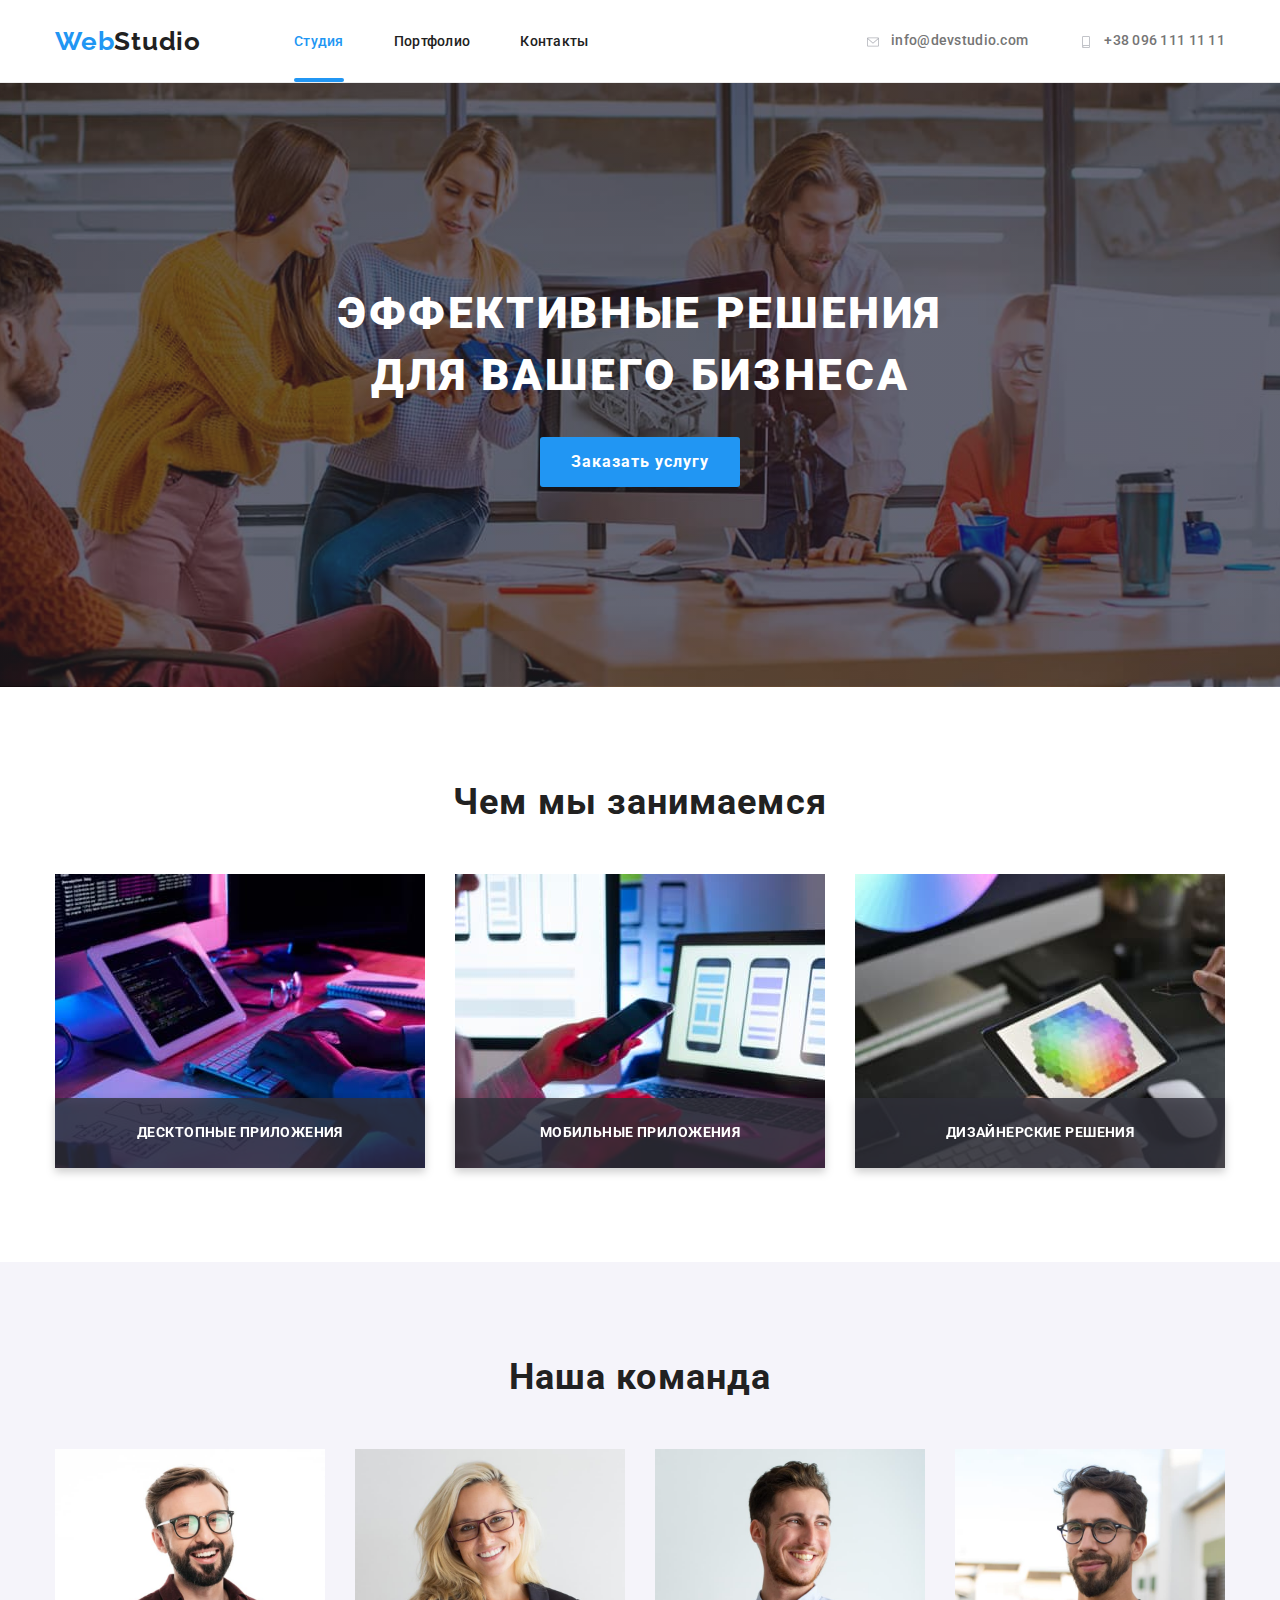
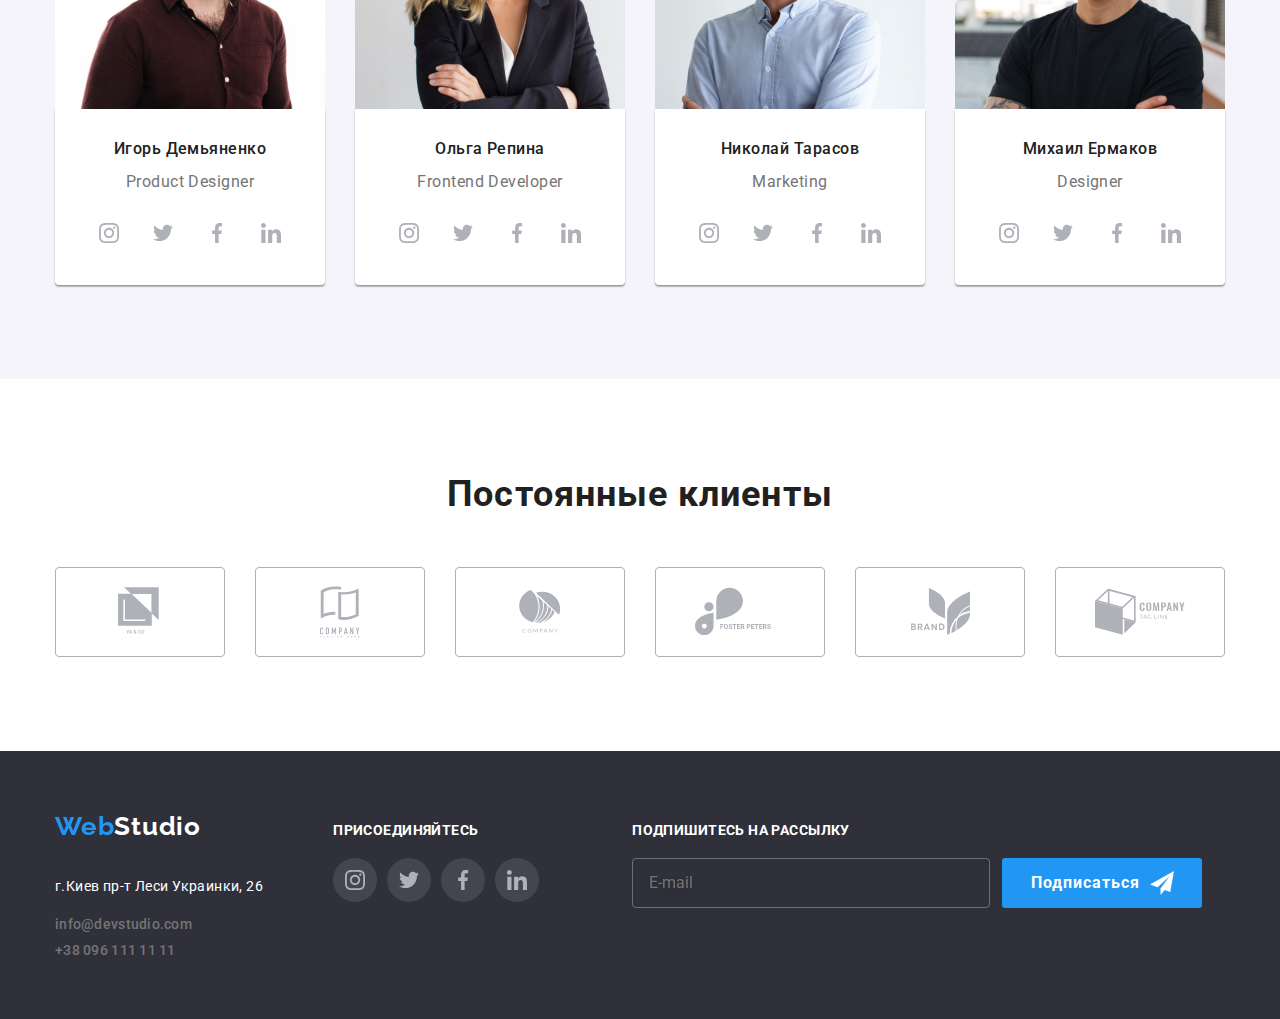
==== commit 2cdf9536: "added beauty to html, css&focus" ====
--- a/index.html
+++ b/index.html
@@ -32,13 +32,13 @@
       <ul class="contacts-nav list">
         <li class="contacts-nav-item" lang="en"><a class="contacts-nav-link link"
             href="mailto:info@devstudio.com">info@devstudio.com
-            <svg class="icon-envelope">
+            <svg class="contacts-nav-icon">
               <use href="./img/icons.svg#envelope"></use>
             </svg>
           </a></li>
         <li class="contacts-nav-item"><a class="contacts-nav-link link" href="tel:+380961111111">+38 096 111
             11 11
-            <svg class="icon-smartphone">
+            <svg class="contacts-nav-icon">
               <use href="./img/icons.svg#smartphone"></use>
             </svg>
           </a></li>
@@ -53,41 +53,46 @@
       <div class="container">
         <h1 class="hero-title">эффективные решения <br> для вашего бизнеса</h1>
         <button data-modal-open class="order-button button" type="button">Заказать услугу</button>
+
+
+          <!-- =========BACKDROP & MODAL========== -->
         <div data-modal class="backdrop is-hidden">
           <div class="modal">
-            <p class="modal-form-slogan">Оставьте свои данные, мы Вам перезвоним</p>
-
+            <p class="modal-form-slogan">Оставьте свои данные, мы вам перезвоним</p>
+            
+            <!-- =======MODAL FORM========= -->
             <form action="#" class="modal-form">
-              <div class="input-textarea-wrapper">
-                <label for="name" class="label-name name-top" >Имя</label>
-                <input type="text" name="name" id="name" required autofocus minlength="3" class="input-textarea">
-                <svg class="modal-form-icon">
-                  <use href="./img/icons.svg#form-name"></use>
-                </svg>
-              </div>
-              <div class="input-textarea-wrapper">
-                <label for="tel" class="label-name" >Телефон</label>
-                <input type="tel" name="tel" id="tel" required pattern="(0-9){3}-(0-9){3}-(0-9){2}-(0-9){2}"
-                  title="067-555-55-55" class="input-textarea">
-                <svg class="modal-form-icon">
-                  <use href="./img/icons.svg#form-tel"></use>
-                </svg>
-              </div>
-              <div class="input-textarea-wrapper">
-                <label for="mail" class="label-name" >Почта</label>
-                <input type="email" name="mail" id="mail" required class="input-textarea">
-                <svg class="modal-form-icon">
-                  <use href="./img/icons.svg#form-mail"></use>
-                </svg>
-              </div>
+              
+                <label for="name" class="label-name name-top">Имя</label>
+                <div class="input-textarea-wrapper">
+                  <input type="text" name="name" id="name" required autofocus minlength="3" class="input-textarea">
+                  <svg class="modal-form-icon">
+                    <use href="./img/icons.svg#form-name"></use>
+                  </svg>
+                </div>
+                <label for="tel" class="label-name">Телефон</label>
+                <div class="input-textarea-wrapper">                
+                  <input type="tel" name="tel" id="tel" required pattern="(0-9){3}-(0-9){3}-(0-9){2}-(0-9){2}" title="067-555-55-55"
+                    class="input-textarea">
+                  <svg class="modal-form-icon">
+                    <use href="./img/icons.svg#form-tel"></use>
+                  </svg>
+                </div>
+                <label for="mail" class="label-name">Почта</label>
+                <div class="input-textarea-wrapper">                
+                  <input type="email" name="mail" id="mail" required class="input-textarea">
+                  <svg class="modal-form-icon">
+                    <use href="./img/icons.svg#form-mail"></use>
+                  </svg>
+                </div>
               <label class="label-name" for="comment">Комментарий</label>
               <textarea class="comment-textarea input-textarea" name="comment" id="comment" rows="6"
                 placeholder="Введите текст"></textarea>
 
               <div class="checkbox-area">
                 <input type="checkbox" class="visually-hidden" name="license" id="license-checkbox">
-                <label class="license-checkbox-text" for="license-checkbox">Соглашаюсь с рассылкой и принимаю <span> <a
-                      class="license-contract-link" href="">Условия договора</a></span>
+                <label class="license-checkbox-text" for="license-checkbox">Соглашаюсь с рассылкой и принимаю <span> 
+                  <a class="license-contract-link" href="">Условия договора</a></span>
 
                   <svg class="check-box-icon" width="16px" height="15px">
                     <use href="./img/icons.svg#check-box-icon"></use>
@@ -109,10 +114,9 @@
     </section>
 
     <!--============FEATURES===============-->
-    <section class="feature-section section">
+    <section class="feature-section section visually-hidden">
       <div class="container">
-        <!-- заголовок h2 спрячется на этапе css -->
-        <h2 class="section-title">Особенности</h2>
+        <h2 class="section-title visually-hidden">Особенности</h2>
         <ul class="feature-list list">
           <li class="feature-list-item">
             <div class="feature-card-wrapper-top">
@@ -203,25 +207,25 @@
               <p class="team-role">Product Designer</p>
               <ul class="social-links-list list">
                 <li class="social-links-list-item">
-                  <a href="" class="social-links-list">
+                  <a href="" class="social-links-link link">
                     <svg class="social-links-icon">
                       <use href="./img/icons.svg#instagram"></use>
                     </svg></a>
                 </li>
                 <li class="social-links-list-item">
-                  <a href="" class="social-links-list">
+                  <a href="" class="social-links-link link">
                     <svg class="social-links-icon">
                       <use href="./img/icons.svg#twitter"></use>
                     </svg></a>
                 </li>
                 <li class="social-links-list-item">
-                  <a href="" class="social-links-list">
+                  <a href="" class="social-links-link link">
                     <svg class="social-links-icon">
                       <use href="./img/icons.svg#facebook"></use>
                     </svg></a>
                 </li>
                 <li class="social-links-list-item">
-                  <a href="" class="social-links-list">
+                  <a href="" class="social-links-link link">
                     <svg class="social-links-icon">
                       <use href="./img/icons.svg#linkedin"></use>
                     </svg></a>
@@ -235,25 +239,25 @@
               <p class="team-role">Frontend Developer</p>
               <ul class="social-links-list list">
                 <li class="social-links-list-item">
-                  <a href="" class="social-links-list">
+                  <a href="" class="social-links-link link">
                     <svg class="social-links-icon">
                       <use href="./img/icons.svg#instagram"></use>
                     </svg></a>
                 </li>
                 <li class="social-links-list-item">
-                  <a href="" class="social-links-list">
+                  <a href="" class="social-links-link link">
                     <svg class="social-links-icon">
                       <use href="./img/icons.svg#twitter"></use>
                     </svg></a>
                 </li>
                 <li class="social-links-list-item">
-                  <a href="" class="social-links-list">
+                  <a href="" class="social-links-link link">
                     <svg class="social-links-icon">
                       <use href="./img/icons.svg#facebook"></use>
                     </svg></a>
                 </li>
                 <li class="social-links-list-item">
-                  <a href="" class="social-links-list">
+                  <a href="" class="social-links-link link">
                     <svg class="social-links-icon">
                       <use href="./img/icons.svg#linkedin"></use>
                     </svg></a>
@@ -268,25 +272,25 @@
               <p class="team-role">Marketing</p>
               <ul class="social-links-list list">
                 <li class="social-links-list-item">
-                  <a href="" class="social-links-list">
+                  <a href="" class="social-links-link link">
                     <svg class="social-links-icon">
                       <use href="./img/icons.svg#instagram"></use>
                     </svg></a>
                 </li>
                 <li class="social-links-list-item">
-                  <a href="" class="social-links-list">
+                  <a href="" class="social-links-link link">
                     <svg class="social-links-icon">
                       <use href="./img/icons.svg#twitter"></use>
                     </svg></a>
                 </li>
                 <li class="social-links-list-item">
-                  <a href="" class="social-links-list">
+                  <a href="" class="social-links-link link">
                     <svg class="social-links-icon">
                       <use href="./img/icons.svg#facebook"></use>
                     </svg></a>
                 </li>
                 <li class="social-links-list-item">
-                  <a href="" class="social-links-list">
+                  <a href="" class="social-links-link link">
                     <svg class="social-links-icon">
                       <use href="./img/icons.svg#linkedin"></use>
                     </svg></a>
@@ -301,25 +305,25 @@
               <p class="team-role">Designer</p>
               <ul class="social-links-list list">
                 <li class="social-links-list-item">
-                  <a href="" class="social-links-list">
+                  <a href="" class="social-links-link link">
                     <svg class="social-links-icon">
                       <use href="./img/icons.svg#instagram"></use>
                     </svg></a>
                 </li>
                 <li class="social-links-list-item">
-                  <a href="" class="social-links-list">
+                  <a href="" class="social-links-link link">
                     <svg class="social-links-icon">
                       <use href="./img/icons.svg#twitter"></use>
                     </svg></a>
                 </li>
                 <li class="social-links-list-item">
-                  <a href="" class="social-links-list">
+                  <a href="" class="social-links-link link">
                     <svg class="social-links-icon">
                       <use href="./img/icons.svg#facebook"></use>
                     </svg></a>
                 </li>
                 <li class="social-links-list-item">
-                  <a href="" class="social-links-list">
+                  <a href="" class="social-links-link link">
                     <svg class="social-links-icon">
                       <use href="./img/icons.svg#linkedin"></use>
                     </svg></a>
@@ -336,28 +340,28 @@
       <div class="container">
         <h2 class="section-title">Постоянные клиенты</h2>
         <ul class="our-clients-list list">
-          <li class="our-clients-list-item"> <a class="our-clients-link link" href=""><svg class="icon-logo"
-                width="45px" height="50px">
+          <li class="our-clients-list-item"> <a class="our-clients-link link" href="">
+            <svg class="icon-logo" width="45px" height="50px">
                 <use href="./img/icons.svg#logo1"></use>
-              </svg></a> </li>
-          <li class="our-clients-list-item"> <a class="our-clients-link link" href=""><svg class="icon-logo"
-                width="40px" height="52px">
+              </svg></a></li>
+          <li class="our-clients-list-item"> <a class="our-clients-link link" href="">
+            <svg class="icon-logo" width="40px" height="52px">
                 <use href="./img/icons.svg#logo2"></use>
               </svg></a></li>
-          <li class="our-clients-list-item"> <a class="our-clients-link link" href=""><svg class="icon-logo"
-                width="42px" height="43px">
+          <li class="our-clients-list-item"> <a class="our-clients-link link" href="">
+            <svg class="icon-logo" width="42px" height="43px">
                 <use href="./img/icons.svg#logo3"></use>
               </svg></a></li>
-          <li class="our-clients-list-item"> <a class="our-clients-link link" href=""><svg class="icon-logo"
-                width="170px" height="90px">
+          <li class="our-clients-list-item"> <a class="our-clients-link link" href="">
+            <svg class="icon-logo" width="170px" height="90px">
                 <use href="./img/icons.svg#logo4"></use>
               </svg></a></li>
-          <li class="our-clients-list-item"> <a class="our-clients-link link" href=""><svg class="icon-logo"
-                width="59px" height="47px">
+          <li class="our-clients-list-item"> <a class="our-clients-link link" href="">
+            <svg class="icon-logo" width="59px" height="47px">
                 <use href="./img/icons.svg#logo5"></use>
               </svg></a></li>
-          <li class="our-clients-list-item"> <a class="our-clients-link link" href=""><svg class="icon-logo"
-                width="170px" height="90px">
+          <li class="our-clients-list-item"> <a class="our-clients-link link" href="">
+            <svg class="icon-logo" width="170px" height="90px">
                 <use href="./img/icons.svg#logo6"></use>
               </svg></a></li>
         </ul>
@@ -371,58 +375,55 @@
   <footer class="footer">
     <div class="container">
       <div class="footer-wrapper">
-        <div class="left-side">
+        
+        <div class="address-block">
           <a class="footer-logo link" href="./index.html"><span class="accent-logo">Web</span>Studio</a>
           <address lang="ru">
-            <ul class="footer-links list">
-              <li class="footer-links-item"><a class="footer-address link"
+            <ul class="footer-address-list list">
+              <li class="footer-address-list-item"><a class="footer-address link"
                   href="https://www.google.com/maps/place/%D0%B1%D1%83%D0%BB.+%D0%9B%D0%B5%D1%81%D0%B8+%D0%A3%D0%BA%D1%80%D0%B0%D0%B8%D0%BD%D0%BA%D0%B8,+26,+%D0%9A%D0%B8%D0%B5%D0%B2,+02000/@50.4265807,30.5361971,17z/data=!3m1!4b1!4m5!3m4!1s0x40d4cf0e033ecbe9:0x57a4dffefec77da0!8m2!3d50.4265807!4d30.5383859"
-                  target="_blank">г.Киев
-                  пр-т Леси Украинки, 26</a></li>
-              <li class="footer-links-item"><a class="footer-links-link link"
+                  target="_blank">г.Киев пр-т Леси Украинки, 26</a></li>
+              <li class="footer-address-list-item"><a class="footer-address-link link"
                   href="mailto:info@devstudio.com">info@devstudio.com</a></li>
-              <li class="footer-links-item"><a class="footer-links-link link" href="tel:+380961111111">+38 096 111 11
-                  11</a></li>
+              <li class="footer-address-list-item"><a class="footer-address-link link" href="tel:+380961111111">+38 096 111 11 11</a></li>
             </ul>
           </address>
         </div>
-
-        <div class="right-side">
-          <div class="join-us">
-            <p class="join-us-slogan">присоединяйтесь</p>
+        <!-- =========JOIN-BLOCK=========== -->
+        <div class="join-block">
+            <b class="join-block-slogan">присоединяйтесь</b>
             <ul class="social-links-list list">
               <li class="social-links-list-item">
-                <svg class="social-links-icon">
-                  <use href="./img/icons.svg#instagram"></use>
-                </svg>
+                <a href="" class="social-links-link link"><svg class="social-links-icon">
+                    <use href="./img/icons.svg#instagram"></use>
+                  </svg></a>
               </li>
               <li class="social-links-list-item">
-                <svg class="social-links-icon">
-                  <use href="./img/icons.svg#twitter"></use>
-                </svg>
+                <a href="" class="social-links-link link"><svg class="social-links-icon">
+                    <use href="./img/icons.svg#twitter"></use>
+                  </svg></a>
               </li>
               <li class="social-links-list-item">
-                <svg class="social-links-icon">
-                  <use href="./img/icons.svg#facebook"></use>
-                </svg>
+                <a href="" class="social-links-link link"><svg class="social-links-icon">
+                    <use href="./img/icons.svg#facebook"></use>
+                  </svg></a>
               </li>
               <li class="social-links-list-item">
-                <svg class="social-links-icon">
-                  <use href="./img/icons.svg#linkedin"></use>
-                </svg>
+                <a href="" class="social-links-link link"><svg class="social-links-icon">
+                    <use href="./img/icons.svg#linkedin"></use>
+                  </svg></a>
               </li>
             </ul>
-          </div>
         </div>
 
-        <!-- =========SUBSCRIBE-INPUT-FORM=========== -->
-        <div class="subscribe-input">
-          <p class="subscribe-slogan join-us-slogan">подпишитесь на рассылку</p>
+        <!-- =========SUBSCRIBE-BLOCK-FORM=========== -->
+        <div class="subscribe-block">
+          <b class="subscribe-slogan">подпишитесь на рассылку</b>
 
           <form action="#" class="subscribe-form">
 
             <label>
-              <input class="input-placeholder" type="email" name="email" placeholder="E-mail" />
+              <input class="subscribe-input" type="email" name="email" placeholder="E-mail" />
             </label>
 
             <button type="submit" class="submit-btn button">Подписаться
@@ -431,8 +432,8 @@
               </svg>
             </button>
           </form>
-
         </div>
+
       </div>
     </div>
   </footer>
--- a/css/styles.css
+++ b/css/styles.css
@@ -19,32 +19,37 @@
 p {
   margin: 0;
 }
-
 ul,
 ol {
   padding: 0;
   margin: 0;
 }
-
 img {
   display: block;
 }
-
 .list {
   list-style: none;
 }
-
 .link {
   text-decoration: none;
   cursor: pointer;
 }
-
 body {
   background-color: var(--white-color);
   color: var(--primary-text-color);
   font-family: var(--primary-font-family);
   font-style: var(--primary-font-style);
   /* при fixed header padding-top: высота шапки 82,4px*/
+}
+.visually-hidden {
+  position: absolute !important;
+  clip: rect(1px 1px 1px 1px); /* IE6, IE7 */
+  clip: rect(1px, 1px, 1px, 1px);
+  padding: 0 !important;
+  border: 0 !important;
+  height: 1px !important;
+  width: 1px !important;
+  overflow: hidden;
 }
 
 /* ==========COMPONENTS============ */
@@ -87,6 +92,9 @@
   padding-bottom: 24px;
   margin-right: 93px;
 }
+.header-logo:focus {
+  outline: 2px solid var(--accent-color);
+}
 .footer-logo {
   display: inline-block;
   color: var(--white-color);
@@ -155,6 +163,9 @@
 .site-nav-list-link:hover,
 .site-nav-list-link:focus {
   color: var(--accent-color);
+}
+.site-nav-list-link:focus {
+  outline: 2px solid var(--accent-color);
 }
 .site-nav-list-link.current {
   color: var(--accent-color);
@@ -196,36 +207,30 @@
 .contacts-nav-link:focus {
   color: var(--accent-color);
 }
-.contacts-nav-link:hover .icon-envelope,
-.contacts-nav-link:focus .icon-envelope {
-  fill: var(--accent-color);
-}
-.contacts-nav-link:hover .icon-smartphone,
-.contacts-nav-link:focus .icon-smartphone {
+.contacts-nav-link:focus {
+  outline: 2px solid var(--accent-color);
+}
+.contacts-nav-link:hover .contacts-nav-icon,
+.contacts-nav-link:focus .contacts-nav-icon {
   fill: var(--accent-color);
 }
 .contacts-nav-item:not(:last-child) {
   margin-right: 50px;
 }
-.icon-envelope {
+.contacts-nav-link {
+  display: flex;
+  flex-direction: row-reverse;
+  align-items: center;
+  justify-content: center;
+}
+.contacts-nav-icon {
   display: inline-block;
   width: 16px;
   height: 12px;
   fill: var(--basic-icon-color);
   margin-right: 10px;
-}
-.contacts-nav-link {
-  display: flex;
-  flex-direction: row-reverse;
-  align-items: center;
-  justify-content: center;
-}
-.icon-smartphone {
-  display: inline-block;
-  width: 16px;
-  height: 12px;
-  fill: var(--basic-icon-color);
-  margin-right: 10px;
+  margin-top: 3px;
+  margin-bottom: 2px;
 }
 
 /* ======end of HEADER CONTACTS-NAV======= */
@@ -323,6 +328,9 @@
   background: #ffffff;
   border: 1px solid rgba(0, 0, 0, 0.1);
   border-radius: 50%;
+  outline: 2px solid transparent;
+  transition: outline 250ms cubic-bezier(0.4, 0, 0.2, 1),
+    border 250ms cubic-bezier(0.4, 0, 0.2, 1);
 }
 .close-button-icon {
   width: 18px;
@@ -334,8 +342,13 @@
 .close-button:focus .close-button-icon {
   fill: var(--accent-color);
 }
+.close-button:hover,
+.close-button:focus {
+  outline: 2px solid transparent;
+  border: 1px solid var(--accent-color);
+}
 /* =======end of BACKDROP & MODAL======== */
-/* ============MODAL-FORM-DETAILS========= */
+/* ============MODAL-FORM========= */
 .modal-form {
   display: flex;
   flex-direction: column;
@@ -358,15 +371,17 @@
   box-sizing: border-box;
   border-radius: 4px;
   padding-left: 42px;
-  transition: fill 250ms cubic-bezier(0.4, 0, 0.2, 1);
+  transition: outline 250ms cubic-bezier(0.4, 0, 0.2, 1),
+    border-color 250ms cubic-bezier(0.4, 0, 0.2, 1);
 }
 .input-textarea-wrapper {
   position: relative;
 }
 .modal-form-icon {
   position: absolute;
-  top: 36px;
+  top: 50%;
   left: 0;
+  transform: translateY(-50%);
   width: 18px;
   height: 18px;
   margin-left: 12px;
@@ -374,7 +389,7 @@
   transition: fill 250ms cubic-bezier(0.4, 0, 0.2, 1);
 }
 .input-textarea:focus {
-  outline: none;
+  outline: 2px solid transparent;
   border-color: var(--accent-color);
 }
 .input-textarea:focus + .modal-form-icon {
@@ -426,22 +441,16 @@
   letter-spacing: 0.03em;
   text-decoration-line: underline;
   color: var(--accent-color);
-}
-
+  outline: 2px solid transparent;
+  transition: outline 250ms cubic-bezier(0.4, 0, 0.2, 1);
+}
+.license-contract-link:focus {
+  outline: 2px solid var(--accent-color);
+}
 .checkbox-area {
   position: relative;
   margin-top: 20px;
   margin-bottom: 30px;
-}
-.visually-hidden {
-  position: absolute !important;
-  clip: rect(1px 1px 1px 1px); /* IE6, IE7 */
-  clip: rect(1px, 1px, 1px, 1px);
-  padding: 0 !important;
-  border: 0 !important;
-  height: 1px !important;
-  width: 1px !important;
-  overflow: hidden;
 }
 
 .checkbox-area::before {
@@ -479,12 +488,15 @@
 /* ======SUBMIT-BUTTON====== */
 .modal-form-button {
   margin-bottom: 0;
-  transition: fill 250ms cubic-bezier(0.4, 0, 0.2, 1);
+  transition: background-color 250ms cubic-bezier(0.4, 0, 0.2, 1),
+    box-shadow 250ms cubic-bezier(0.4, 0, 0.2, 1),
+    outline 250ms cubic-bezier(0.4, 0, 0.2, 1);
 }
 .modal-form-button:hover,
 .modal-form-button:focus {
-  background: #188ce8;
+  background-color: #188ce8;
   box-shadow: 0px 4px 4px rgba(0, 0, 0, 0.15);
+  outline: -2px solid var(--accent-color);
 }
 /* =========end of MODAL FORM========= */
 /* ==============end of HERO=============== */
@@ -507,9 +519,6 @@
   flex-basis: calc((100% - 4 * 30px) / 4);
   margin-top: 30px;
   margin-left: 30px;
-}
-.feature-section .section-title {
-  display: none;
 }
 .section-title,
 .feature-title {
@@ -592,6 +601,17 @@
 .team-section {
   background-color: var(--secondary-bg-color);
 }
+.our-team-list {
+  display: flex;
+  flex-wrap: wrap;
+  margin-top: -30px;
+  margin-left: -30px;
+}
+.our-team-list-item {
+  flex-basis: calc((100% - 4 * 30px) / 4);
+  margin-top: 30px;
+  margin-left: 30px;
+}
 .team-role,
 .feature-description {
   color: var(--secondary-text-color);
@@ -612,24 +632,22 @@
   letter-spacing: 0.03em;
   margin-bottom: 10px;
 }
-.our-team-list {
-  display: flex;
-  flex-wrap: wrap;
-  margin-top: -30px;
-  margin-left: -30px;
-}
-.our-team-list-item {
-  flex-basis: calc((100% - 4 * 30px) / 4);
-  margin-top: 30px;
-  margin-left: 30px;
-}
 .member-card-text {
   padding-top: 30px;
   padding-bottom: 30px;
   text-align: center;
   background-color: var(--white-color);
-}
-.social-links-list-item {
+  box-shadow: 0px 1px 3px rgba(0, 0, 0, 0.12), 0px 1px 1px rgba(0, 0, 0, 0.14),
+    0px 2px 1px rgba(0, 0, 0, 0.2);
+  border-radius: 0px 0px 4px 4px;
+}
+.social-links-list {
+  display: inline-flex;
+}
+.social-links-list-item:not(:last-child) {
+  margin-right: 10px;
+}
+.social-links-link {
   display: block;
   width: 44px;
   height: 44px;
@@ -638,13 +656,9 @@
   display: flex;
   align-items: center;
   justify-content: center;
-  cursor: pointer;
   transition: background-color 250ms cubic-bezier(0.4, 0, 0.2, 1),
     border 250ms cubic-bezier(0.4, 0, 0.2, 1),
     fill 250ms cubic-bezier(0.4, 0, 0.2, 1);
-}
-.social-links-list-item:not(:last-child) {
-  margin-right: 10px;
 }
 .social-links-icon {
   display: block;
@@ -652,24 +666,17 @@
   height: 20px;
   fill: var(--basic-icon-color);
 }
-.social-links-list-item:hover,
-.social-links-list-item:focus-within {
+.social-links-link:hover,
+.social-links-link:focus {
   background-color: var(--accent-color);
   border: 1px solid transparent;
-}
-.social-links-list-item:hover .social-links-icon,
-.social-links-list-item:focus-within .social-links-icon {
+  outline: 2px solid var(--accent-color);
+}
+.social-links-link:hover .social-links-icon,
+.social-links-link:focus .social-links-icon {
   fill: var(--white-color);
 }
 
-.social-links-list {
-  display: inline-flex;
-}
-.member-card-text {
-  box-shadow: 0px 1px 3px rgba(0, 0, 0, 0.12), 0px 1px 1px rgba(0, 0, 0, 0.14),
-    0px 2px 1px rgba(0, 0, 0, 0.2);
-  border-radius: 0px 0px 4px 4px;
-}
 /* =============end of OUR TEAM==================== */
 /* =============OUR CLIENTS==================== */
 .our-clients-list {
@@ -680,6 +687,10 @@
   margin-top: -30px;
 }
 .our-clients-list-item {
+  margin-left: 30px;
+  margin-top: 30px;
+}
+.our-clients-link {
   display: flex;
   justify-content: center;
   align-items: center;
@@ -688,22 +699,23 @@
   height: 90px;
   border: 1px solid var(--basic-icon-color);
   border-radius: 4px;
-  margin-left: 30px;
-  margin-top: 30px;
 }
 .icon-logo {
   fill: var(--basic-icon-color);
   transition: fill 250ms cubic-bezier(0.4, 0, 0.2, 1);
 }
-.our-clients-list-item:hover .icon-logo,
-.our-clients-list-item:focus-within .icon-logo {
+.our-clients-link:hover .icon-logo,
+.our-clients-link:focus .icon-logo {
   fill: var(--accent-color);
 }
-.our-clients-list-item {
+.our-clients-link:focus {
+  outline: 1px solid var(--accent-color);
+}
+.our-clients-link {
   transition: border-color 250ms cubic-bezier(0.4, 0, 0.2, 1);
 }
-.our-clients-list-item:hover,
-.our-clients-list-item:focus-within {
+.our-clients-link:hover,
+.our-clients-link:focus {
   border-color: var(--accent-color);
 }
 
@@ -715,6 +727,12 @@
   padding-top: 60px;
   padding-bottom: 60px;
 }
+.footer-wrapper {
+  display: flex;
+}
+/* .address-block, .join-block {width: calc()}; */
+
+/* ==== ADDRESS-LINKS-BLOCK========= */
 .footer-address {
   display: inline-block;
   color: var(--white-color);
@@ -726,10 +744,10 @@
   margin-bottom: 8px;
   transition: color 250ms cubic-bezier(0.4, 0, 0.2, 1);
 }
-.footer-links-item:not(:last-child) {
+.footer-address-list-item:not(:last-child) {
   margin-bottom: 8px;
 }
-.footer-links-link {
+.footer-address-link {
   font-style: normal;
   color: var(--secondary-text-color);
   font-weight: 500;
@@ -740,19 +758,19 @@
 }
 .footer-address:hover,
 .footer-address:focus,
-.footer-links-link:hover,
-.footer-links-link:focus {
+.footer-address-link:hover,
+.footer-address-link:focus {
   color: var(--accent-color);
 }
-/* .footer-address:visited,
-.footer-links-link:visited {
-  color: var(--white-color);
-} */
-/* !!!!!!! - после открытия вебсайта в отдельном tab цвет остается accent, не белым. Что добавить? 
-Когда добавляю :visited, пропадает hover&focus*/
-
-.join-us-slogan {
-  display: block;
+
+/* =========JOIN-BLOCK=========== */
+.join-block {
+  display: flex;
+  flex-direction: column;
+}
+.join-block-slogan,
+.subscribe-slogan {
+  display: inline-block;
   font-weight: 700;
   font-size: 14px;
   line-height: 1.1;
@@ -763,61 +781,34 @@
   margin-bottom: 20px;
   margin-top: 12px;
 }
-.footer-wrapper {
-  display: flex;
-}
-.join-us .social-links-list {
+
+.join-block .social-links-list {
   margin-left: 70px;
 }
-.right-side {
-  display: flex;
-  flex-direction: column;
-  justify-content: space-between;
-  vertical-align: top;
-}
-.right-side .social-links-icon {
+.social-links-link {
+  background: rgba(255, 255, 255, 0.1);
+}
+.join-block .social-links-icon {
   transition: background-color 250ms cubic-bezier(0.4, 0, 0.2, 1);
 }
-.right-side .social-links-list-item:hover .social-links-icon,
-.right-side .social-links-list-item:focus-within .social-links-icon {
+.footer-social-link:hover .social-links-icon,
+.footer-social-link:focus .social-links-icon {
   fill: var(--white-color);
 }
-/* hover работает, focus (tab) на social links не идет */
-
-/* ============SUBSCRIBE-INPUT-FORM============= */
+
+/* ============SUBSCRIBE-BLOCK-FORM============= */
+.subscribe-block {
+  margin-left: 93px;
+}
 .subscribe-slogan {
   margin: 0;
   margin-bottom: 20px;
   padding-top: 12px;
 }
+.subscribe-form {
+  display: flex;
+}
 .subscribe-input {
-  margin-left: 93px;
-}
-.subscribe-form {
-  display: flex;
-}
-.submit-btn {
-  position: relative;
-  padding-left: 29px;
-  text-align: start;
-}
-.submit-icon {
-  position: absolute;
-  top: 13px;
-  right: 28px;
-  bottom: 13px;
-  margin-left: 10px;
-  fill: var(--white-color);
-  width: 24px;
-  height: 24px;
-  transition: fill 250ms cubic-bezier(0.4, 0, 0.2, 1);
-}
-.submit-btn:hover .submit-icon,
-.submit-btn:focus-within .submit-icon {
-  fill: #000000;
-}
-
-.input-placeholder {
   width: 358px;
   height: 50px;
   background-color: transparent;
@@ -829,6 +820,27 @@
   padding-top: 15px;
   padding-bottom: 15px;
   color: var(--white-color);
+  margin-right: 12px;
+}
+.submit-btn {
+  position: relative;
+  padding-left: 29px;
+  text-align: start;
+}
+.submit-icon {
+  position: absolute;
+  top: 13px;
+  right: 28px;
+  bottom: 13px;
+  margin-left: 10px;
+  fill: var(--white-color);
+  width: 24px;
+  height: 24px;
+  transition: fill 250ms cubic-bezier(0.4, 0, 0.2, 1);
+}
+.submit-btn:hover .submit-icon,
+.submit-btn:focus-within .submit-icon {
+  fill: #000000;
 }
 
 /* ============END OF FOOTER=========== */
@@ -875,6 +887,7 @@
   background-color: var(--accent-color);
   box-shadow: 0px 3px 1px rgba(0, 0, 0, 0.1), 0px 1px 2px rgba(0, 0, 0, 0.08),
     0px 2px 2px rgba(0, 0, 0, 0.12);
+  outline: 2px solid transparent;
 }
 /*========end of PORTFOLIO-BUTTONS==========  */
 /*========PORTFOLIO-PROJECTS==========  */
@@ -890,11 +903,13 @@
   margin-left: 30px;
   margin-top: 30px;
   border-bottom: 1px solid #eeeeee;
+}
+.portfolio-projects-list-item {
   transition: filter 250ms cubic-bezier(0.4, 0, 0.2, 1);
 }
 
 .portfolio-projects-list-item:hover,
-.portfolio-projects-list-item:focus {
+.portfolio-projects-list-item:focus-within {
   filter: drop-shadow(0px 4px 4px rgba(0, 0, 0, 0.25));
 }
 
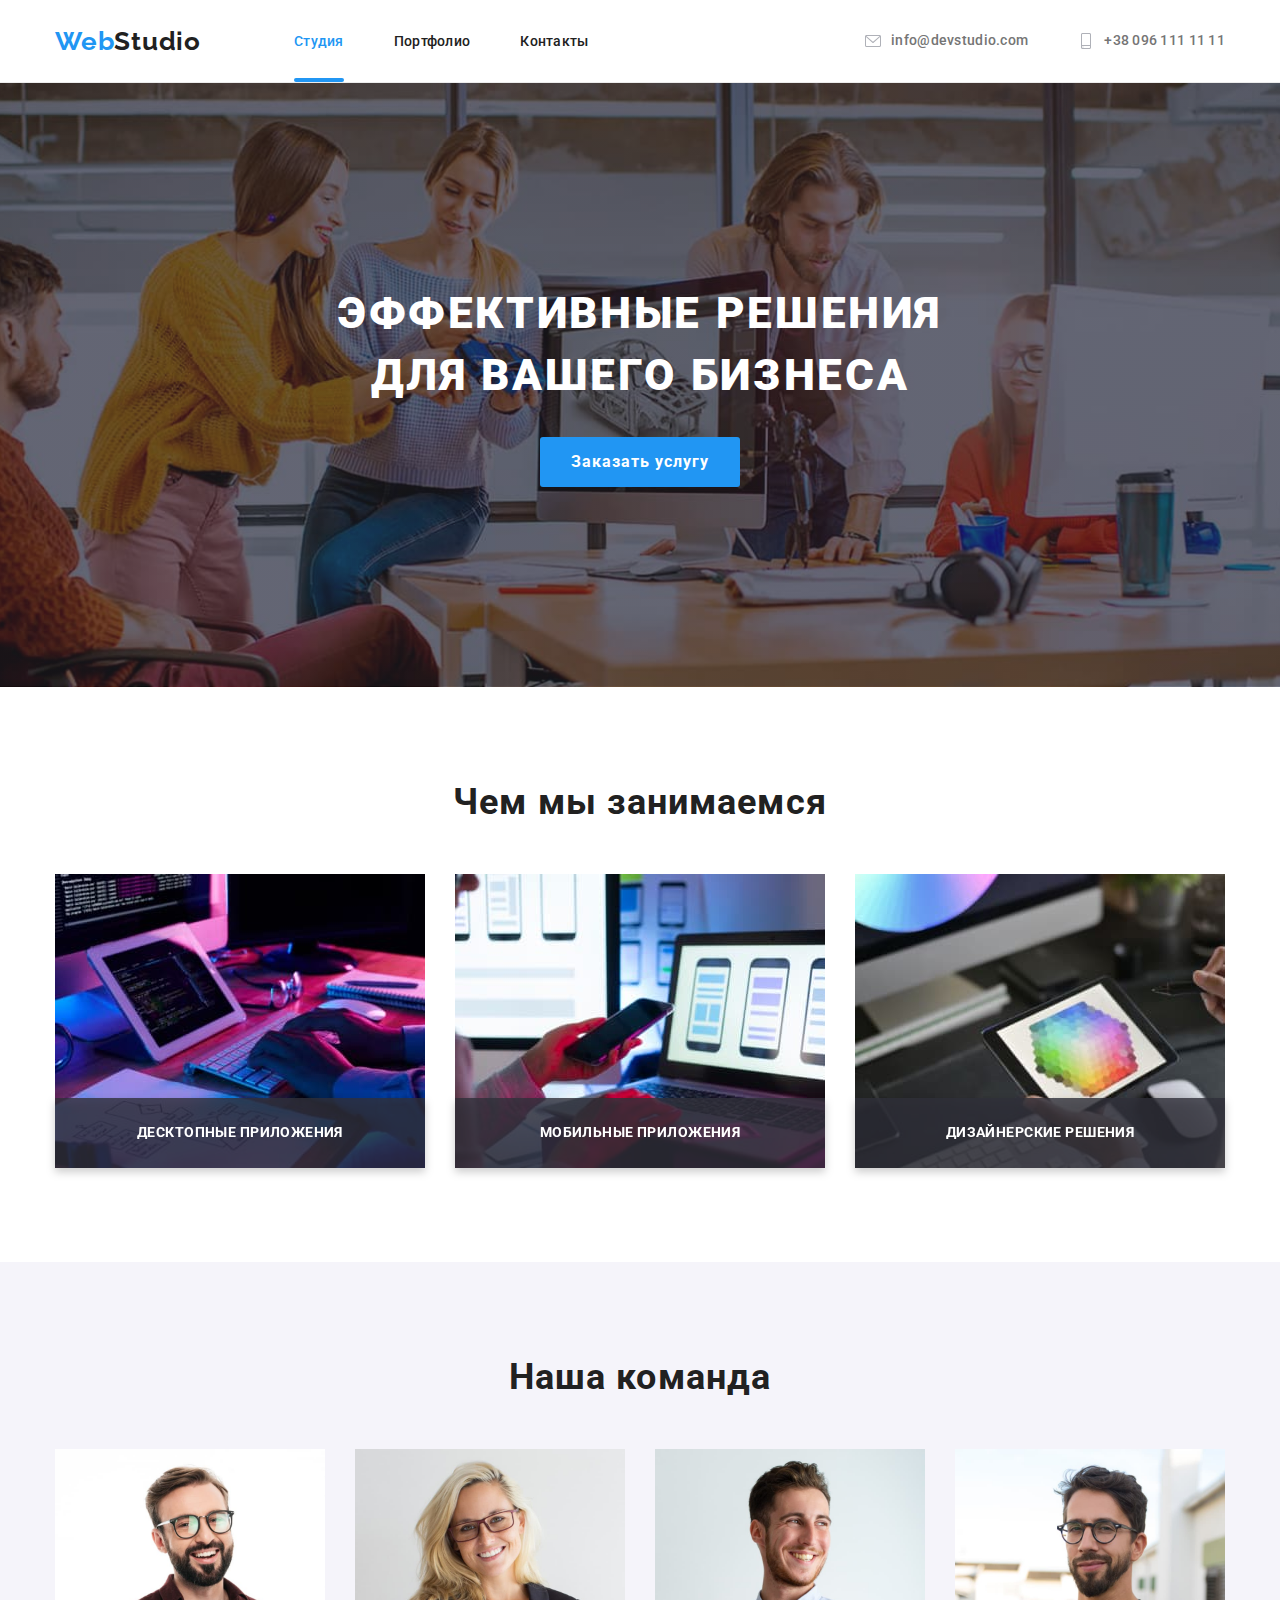
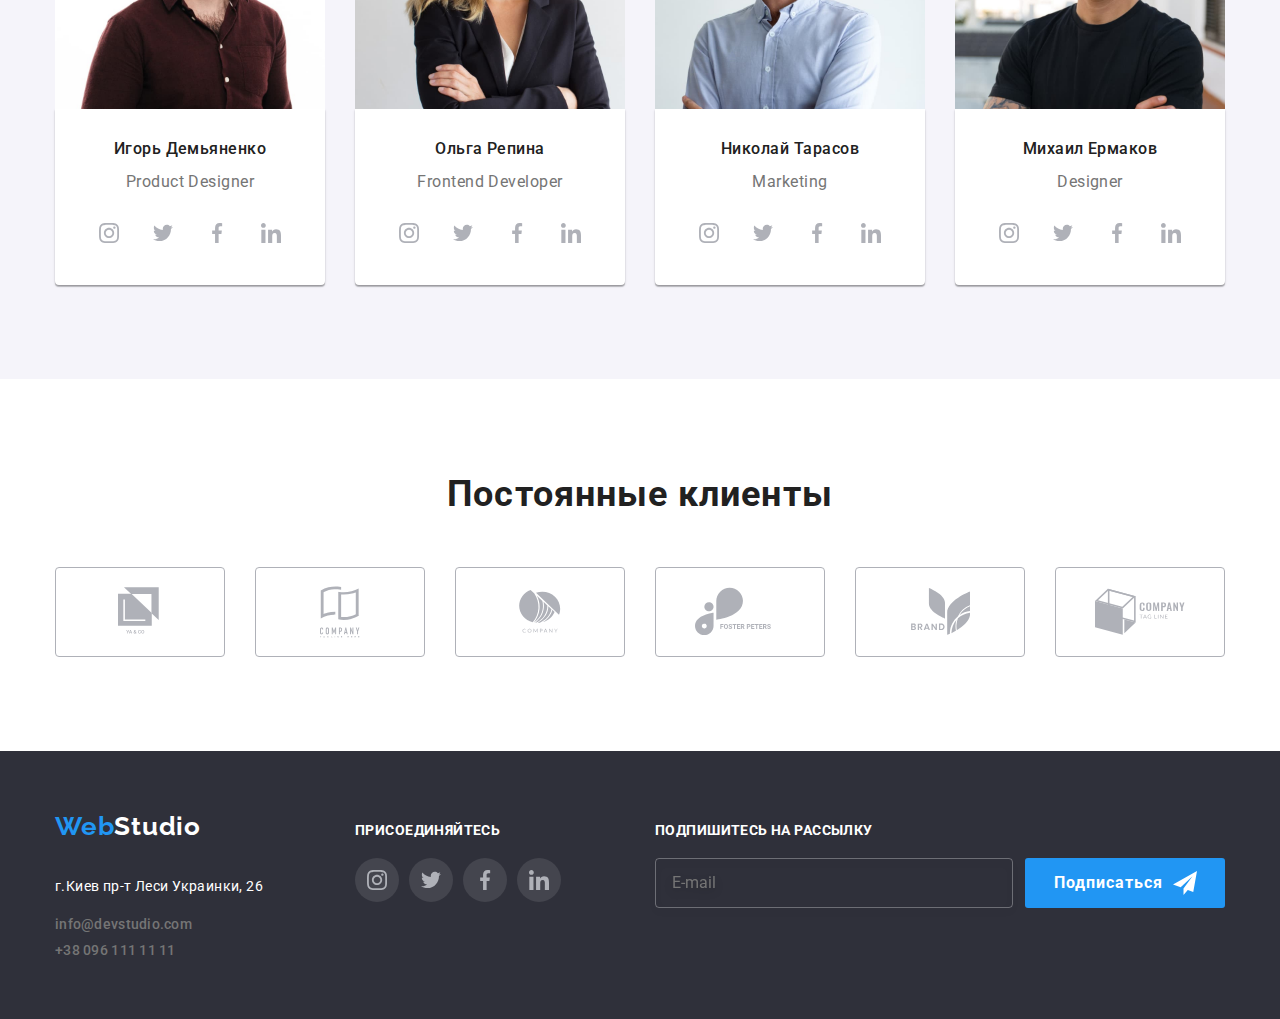
==== commit 19616399: "footer flex-basis & checkbox corr" ====
--- a/index.html
+++ b/index.html
@@ -90,13 +90,12 @@
                 placeholder="Введите текст"></textarea>
 
               <div class="checkbox-area">
-                <input type="checkbox" class="visually-hidden" name="license" id="license-checkbox">
-                <label class="license-checkbox-text" for="license-checkbox">Соглашаюсь с рассылкой и принимаю <span> 
-                  <a class="license-contract-link" href="">Условия договора</a></span>
-
-                  <svg class="check-box-icon" width="16px" height="15px">
-                    <use href="./img/icons.svg#check-box-icon"></use>
-                  </svg>
+                <label class="license-checkbox-text">
+                  <input class="checkbox visually-hidden" type="checkbox" name="license">Соглашаюсь с рассылкой и принимаю
+                    <svg class="check-box-icon" width="16px" height="15px">
+                      <use href="./img/icons.svg#check-box-icon"></use>
+                    </svg>
+                    <span><a class="license-contract-link" href="">Условия договора</a></span>
                 </label>
               </div>
 
@@ -374,7 +373,6 @@
 
   <footer class="footer">
     <div class="container">
-      <div class="footer-wrapper">
         
         <div class="address-block">
           <a class="footer-logo link" href="./index.html"><span class="accent-logo">Web</span>Studio</a>
@@ -434,7 +432,6 @@
           </form>
         </div>
 
-      </div>
     </div>
   </footer>
 
--- a/css/styles.css
+++ b/css/styles.css
@@ -226,11 +226,9 @@
 .contacts-nav-icon {
   display: inline-block;
   width: 16px;
-  height: 12px;
+  height: 16px;
   fill: var(--basic-icon-color);
   margin-right: 10px;
-  margin-top: 3px;
-  margin-bottom: 2px;
 }
 
 /* ======end of HEADER CONTACTS-NAV======= */
@@ -425,15 +423,7 @@
   border-radius: 4px;
 }
 /* ======MODAL-CHECKBOX======== */
-.license-checkbox-text {
-  display: inline-block;
-  font-weight: 400;
-  font-size: 14px;
-  line-height: 1.71;
-  letter-spacing: 0.03em;
-  color: var(--secondary-text-color);
-  margin-left: 8px;
-}
+
 .license-contract-link {
   font-weight: 400;
   font-size: 14px;
@@ -447,14 +437,22 @@
 .license-contract-link:focus {
   outline: 2px solid var(--accent-color);
 }
-.checkbox-area {
+.license-checkbox-text {
   position: relative;
+  display: inline-block;
   margin-top: 20px;
   margin-bottom: 30px;
-}
-
-.checkbox-area::before {
-  margin-left: 15px;
+  font-weight: 400;
+  font-size: 14px;
+  line-height: 1.71;
+  letter-spacing: 0.03em;
+  color: var(--secondary-text-color);
+  margin-left: 8px;
+  padding-left: auto;
+  padding-right: auto;
+  cursor: pointer;
+}
+.license-checkbox-text::before {
   content: "";
   display: inline-block;
   box-sizing: border-box;
@@ -463,27 +461,29 @@
   background-color: white;
   border: 2px solid black;
   border-radius: 2px;
-}
-
+  outline: 4px solid transparent;
+  transition: border 250ms cubic-bezier(0.4, 0, 0.2, 1);
+}
+.checkbox:checked .license-checkbox-text::before {
+  border: 2px solid white;
+  outline: 4px solid transparent;
+}
 .check-box-icon {
   position: absolute;
-  top: 2px;
-  left: 14px;
+  top: 10px;
+  transform: translateY(-50%);
   display: block;
   width: 16px;
   height: 15px;
   z-index: 6;
-  /* opacity: 0; */
-}
-
-.license-checkbox:checked + .check-box-icon {
+  opacity: 0;
+  transition: opacity 250ms cubic-bezier(0.4, 0, 0.2, 1);
+}
+.checkbox:checked .check-box-icon {
   opacity: 1;
 }
-.license-checkbox:checked + .checkbox-area::before {
-  border-color: white;
-}
-
-/* подмена чекбокса не работает, не связан before */
+
+/* подмена чекбокса не работает */
 
 /* ======SUBMIT-BUTTON====== */
 .modal-form-button {
@@ -727,12 +727,16 @@
   padding-top: 60px;
   padding-bottom: 60px;
 }
-.footer-wrapper {
+.footer .container {
   display: flex;
 }
 /* .address-block, .join-block {width: calc()}; */
 
 /* ==== ADDRESS-LINKS-BLOCK========= */
+.address-block {
+  flex-basis: calc((50% - 45px) / 2);
+  margin-right: 30px;
+}
 .footer-address {
   display: inline-block;
   color: var(--white-color);
@@ -766,6 +770,8 @@
 /* =========JOIN-BLOCK=========== */
 .join-block {
   display: flex;
+  flex-basis: calc((50% - 45px) / 2);
+  margin-right: 30px;
   flex-direction: column;
 }
 .join-block-slogan,
@@ -777,14 +783,10 @@
   letter-spacing: 0.03em;
   text-transform: uppercase;
   color: var(--white-color);
-  margin-left: 70px;
   margin-bottom: 20px;
   margin-top: 12px;
 }
 
-.join-block .social-links-list {
-  margin-left: 70px;
-}
 .social-links-link {
   background: rgba(255, 255, 255, 0.1);
 }
@@ -798,7 +800,7 @@
 
 /* ============SUBSCRIBE-BLOCK-FORM============= */
 .subscribe-block {
-  margin-left: 93px;
+  flex-basis: calc(50% - 15px);
 }
 .subscribe-slogan {
   margin: 0;
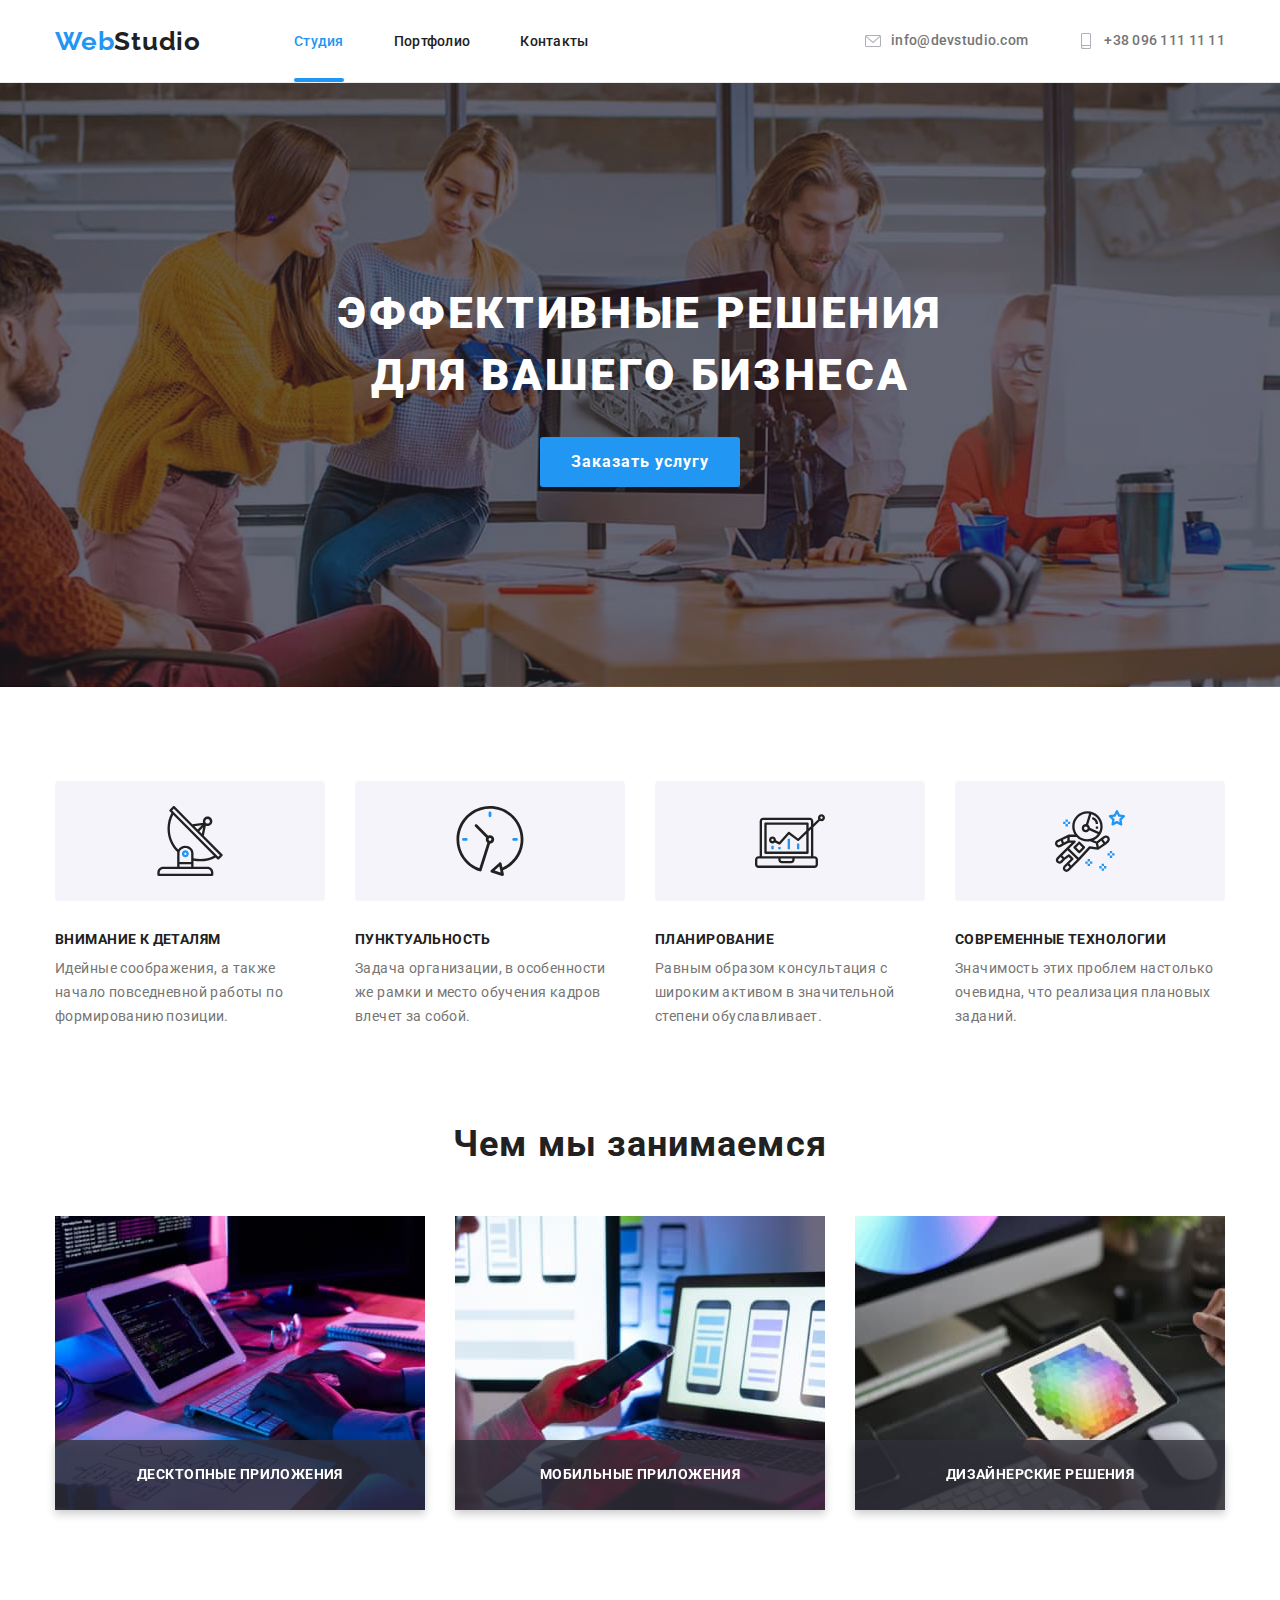
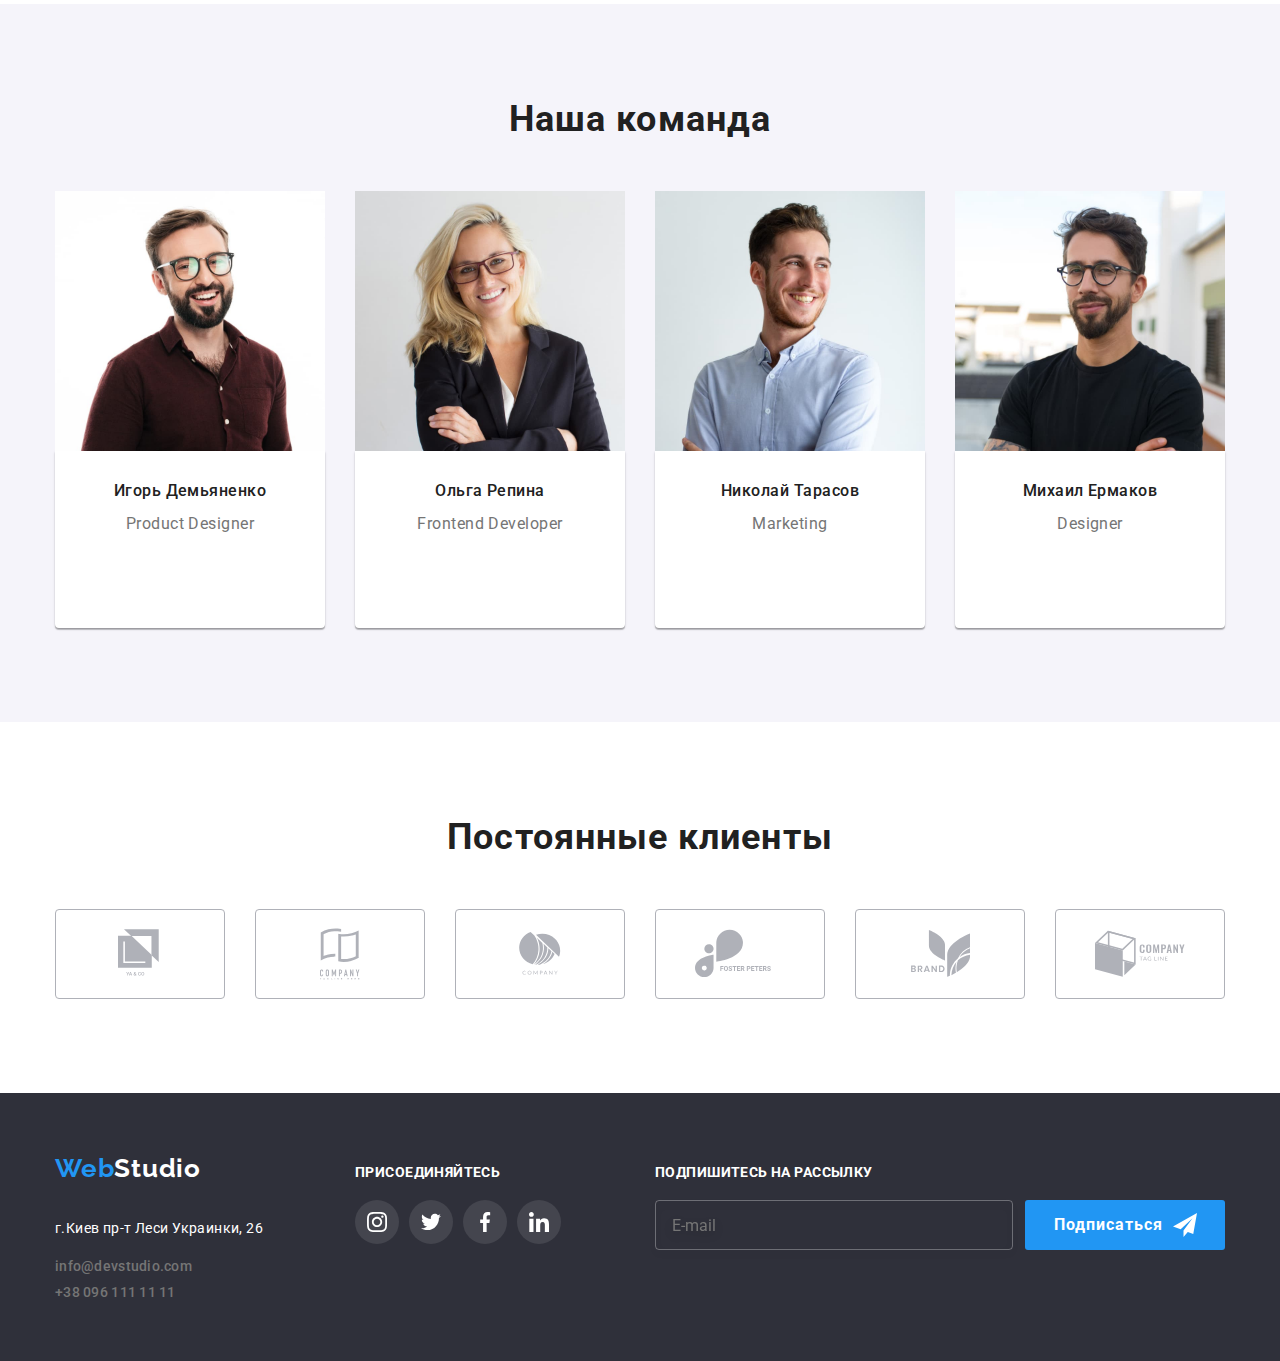
==== commit ead5ec90: "corrections" ====
--- a/index.html
+++ b/index.html
@@ -90,11 +90,11 @@
                 placeholder="Введите текст"></textarea>
 
               <div class="checkbox-area">
-                <label class="license-checkbox-text">
-                  <input class="checkbox visually-hidden" type="checkbox" name="license">Соглашаюсь с рассылкой и принимаю
-                    <svg class="check-box-icon" width="16px" height="15px">
+                <input class="checkbox visually-hidden" id="checkbox" type="checkbox" name="license">
+                <label class="license-checkbox-text" for="checkbox">
+                   <svg class="check-box-icon" width="16px" height="15px">
                       <use href="./img/icons.svg#check-box-icon"></use>
-                    </svg>
+                    </svg>Соглашаюсь с рассылкой и принимаю
                     <span><a class="license-contract-link" href="">Условия договора</a></span>
                 </label>
               </div>
@@ -113,7 +113,7 @@
     </section>
 
     <!--============FEATURES===============-->
-    <section class="feature-section section visually-hidden">
+    <section class="feature-section section">
       <div class="container">
         <h2 class="section-title visually-hidden">Особенности</h2>
         <ul class="feature-list list">
--- a/css/styles.css
+++ b/css/styles.css
@@ -448,23 +448,21 @@
   letter-spacing: 0.03em;
   color: var(--secondary-text-color);
   margin-left: 8px;
-  padding-left: auto;
-  padding-right: auto;
   cursor: pointer;
 }
 .license-checkbox-text::before {
   content: "";
   display: inline-block;
   box-sizing: border-box;
-  width: 14px;
-  height: 14px;
+  width: 16px;
+  height: 15px;
   background-color: white;
   border: 2px solid black;
   border-radius: 2px;
   outline: 4px solid transparent;
   transition: border 250ms cubic-bezier(0.4, 0, 0.2, 1);
 }
-.checkbox:checked .license-checkbox-text::before {
+.checkbox:checked + .license-checkbox-text::before {
   border: 2px solid white;
   outline: 4px solid transparent;
 }
@@ -479,7 +477,7 @@
   opacity: 0;
   transition: opacity 250ms cubic-bezier(0.4, 0, 0.2, 1);
 }
-.checkbox:checked .check-box-icon {
+.checkbox:checked + .license-checkbox-text .check-box-icon {
   opacity: 1;
 }
 
@@ -496,7 +494,7 @@
 .modal-form-button:focus {
   background-color: #188ce8;
   box-shadow: 0px 4px 4px rgba(0, 0, 0, 0.15);
-  outline: -2px solid var(--accent-color);
+  outline: 1px solid var(--accent-color);
 }
 /* =========end of MODAL FORM========= */
 /* ==============end of HERO=============== */
@@ -692,6 +690,7 @@
 }
 .our-clients-link {
   display: flex;
+  width: 100%;
   justify-content: center;
   align-items: center;
   box-sizing: border-box;
@@ -730,7 +729,6 @@
 .footer .container {
   display: flex;
 }
-/* .address-block, .join-block {width: calc()}; */
 
 /* ==== ADDRESS-LINKS-BLOCK========= */
 .address-block {
@@ -769,10 +767,8 @@
 
 /* =========JOIN-BLOCK=========== */
 .join-block {
-  display: flex;
   flex-basis: calc((50% - 45px) / 2);
   margin-right: 30px;
-  flex-direction: column;
 }
 .join-block-slogan,
 .subscribe-slogan {
@@ -790,11 +786,7 @@
 .social-links-link {
   background: rgba(255, 255, 255, 0.1);
 }
-.join-block .social-links-icon {
-  transition: background-color 250ms cubic-bezier(0.4, 0, 0.2, 1);
-}
-.footer-social-link:hover .social-links-icon,
-.footer-social-link:focus .social-links-icon {
+.social-links-icon {
   fill: var(--white-color);
 }
 
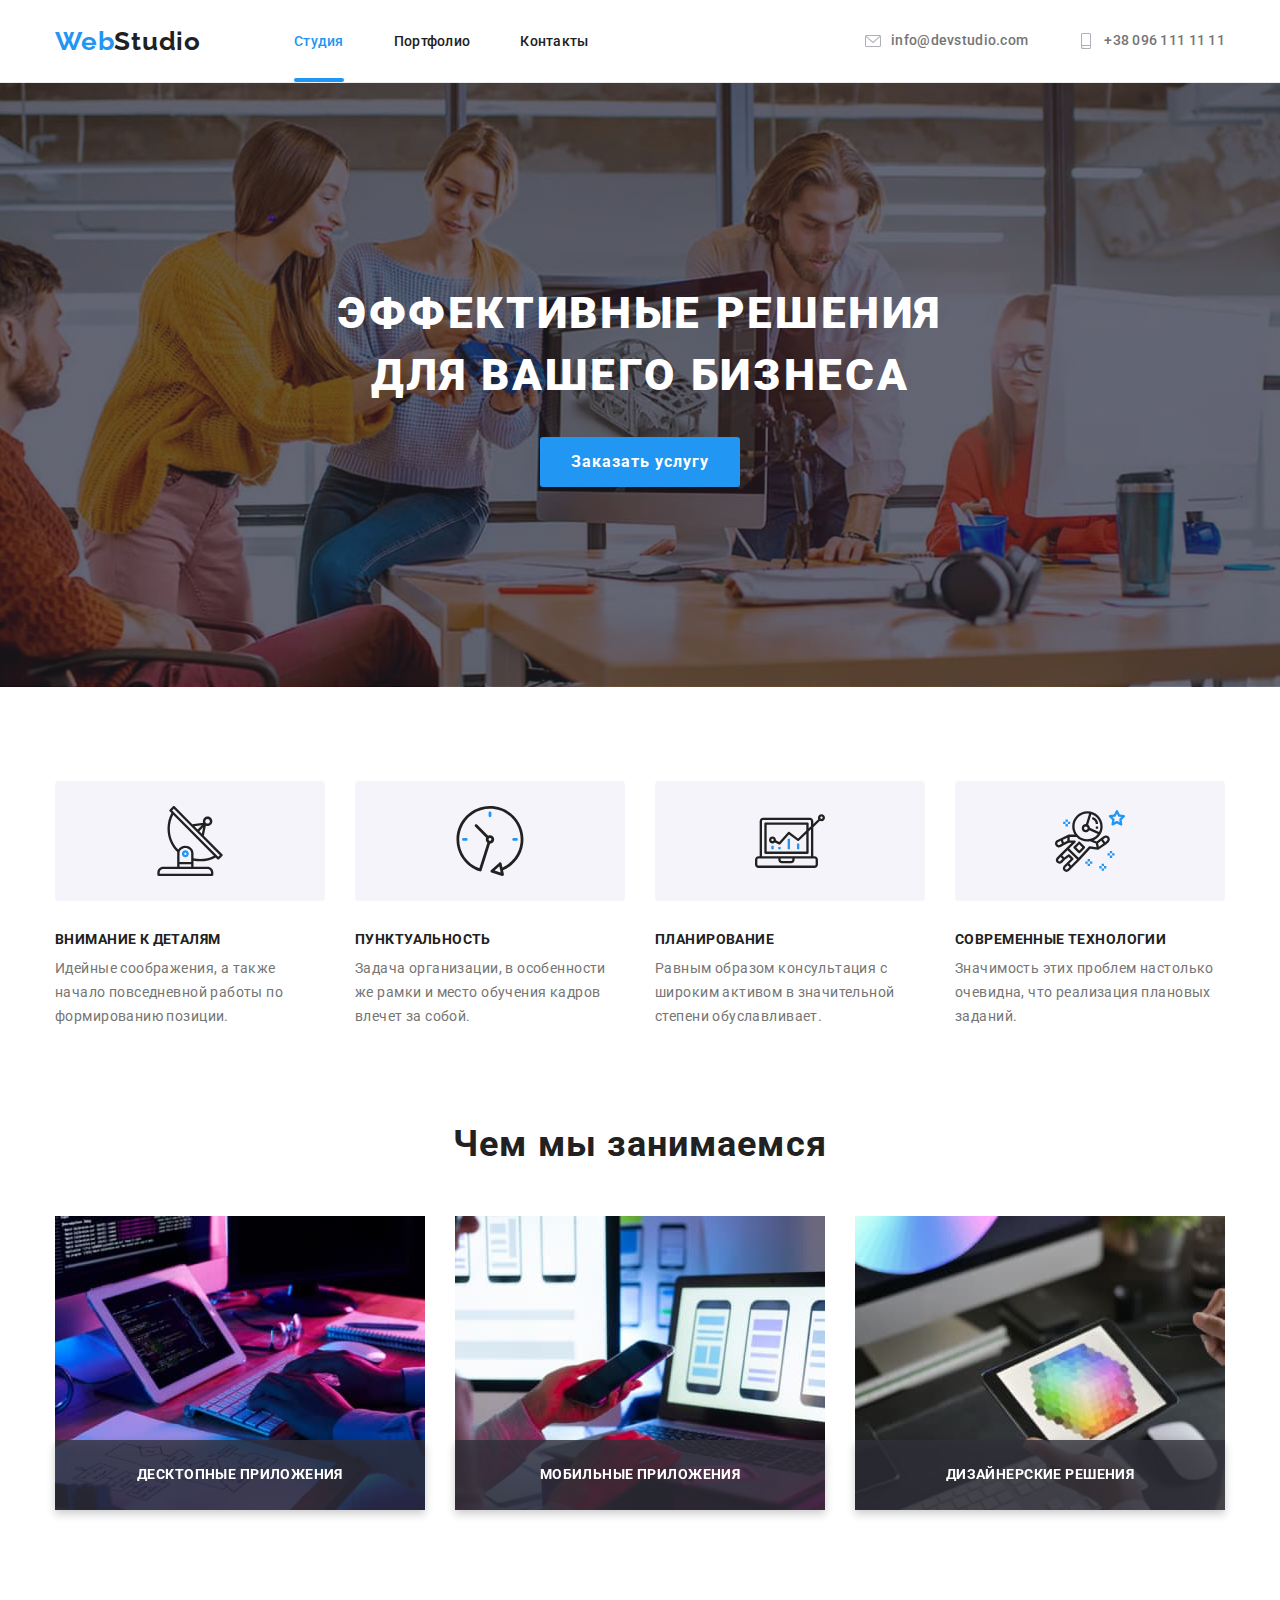
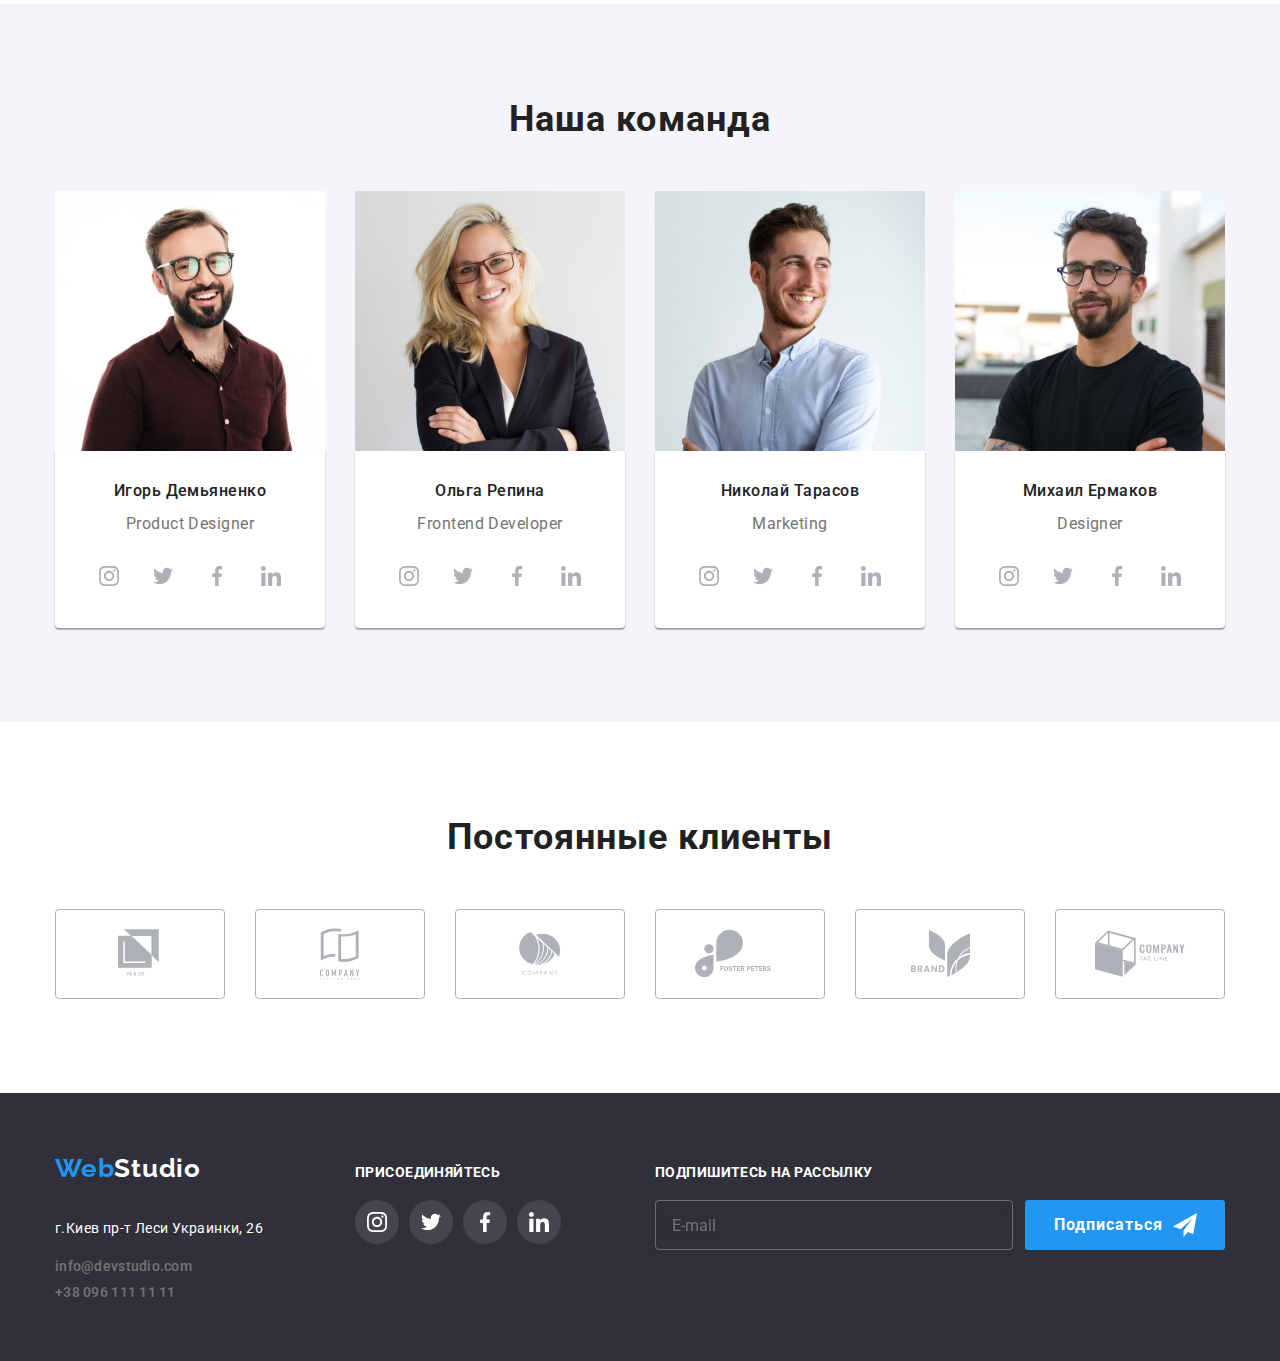
==== commit d41da324: "social icons dark theme" ====
--- a/index.html
+++ b/index.html
@@ -392,22 +392,22 @@
             <b class="join-block-slogan">присоединяйтесь</b>
             <ul class="social-links-list list">
               <li class="social-links-list-item">
-                <a href="" class="social-links-link link"><svg class="social-links-icon">
+                <a href="" class="social-links-link link"><svg class="social-links-icon dark-theme">
                     <use href="./img/icons.svg#instagram"></use>
                   </svg></a>
               </li>
               <li class="social-links-list-item">
-                <a href="" class="social-links-link link"><svg class="social-links-icon">
+                <a href="" class="social-links-link link"><svg class="social-links-icon dark-theme">
                     <use href="./img/icons.svg#twitter"></use>
                   </svg></a>
               </li>
               <li class="social-links-list-item">
-                <a href="" class="social-links-link link"><svg class="social-links-icon">
+                <a href="" class="social-links-link link"><svg class="social-links-icon dark-theme">
                     <use href="./img/icons.svg#facebook"></use>
                   </svg></a>
               </li>
               <li class="social-links-list-item">
-                <a href="" class="social-links-link link"><svg class="social-links-icon">
+                <a href="" class="social-links-link link"><svg class="social-links-icon dark-theme">
                     <use href="./img/icons.svg#linkedin"></use>
                   </svg></a>
               </li>
--- a/css/styles.css
+++ b/css/styles.css
@@ -786,7 +786,7 @@
 .social-links-link {
   background: rgba(255, 255, 255, 0.1);
 }
-.social-links-icon {
+.dark-theme.social-links-icon {
   fill: var(--white-color);
 }
 
